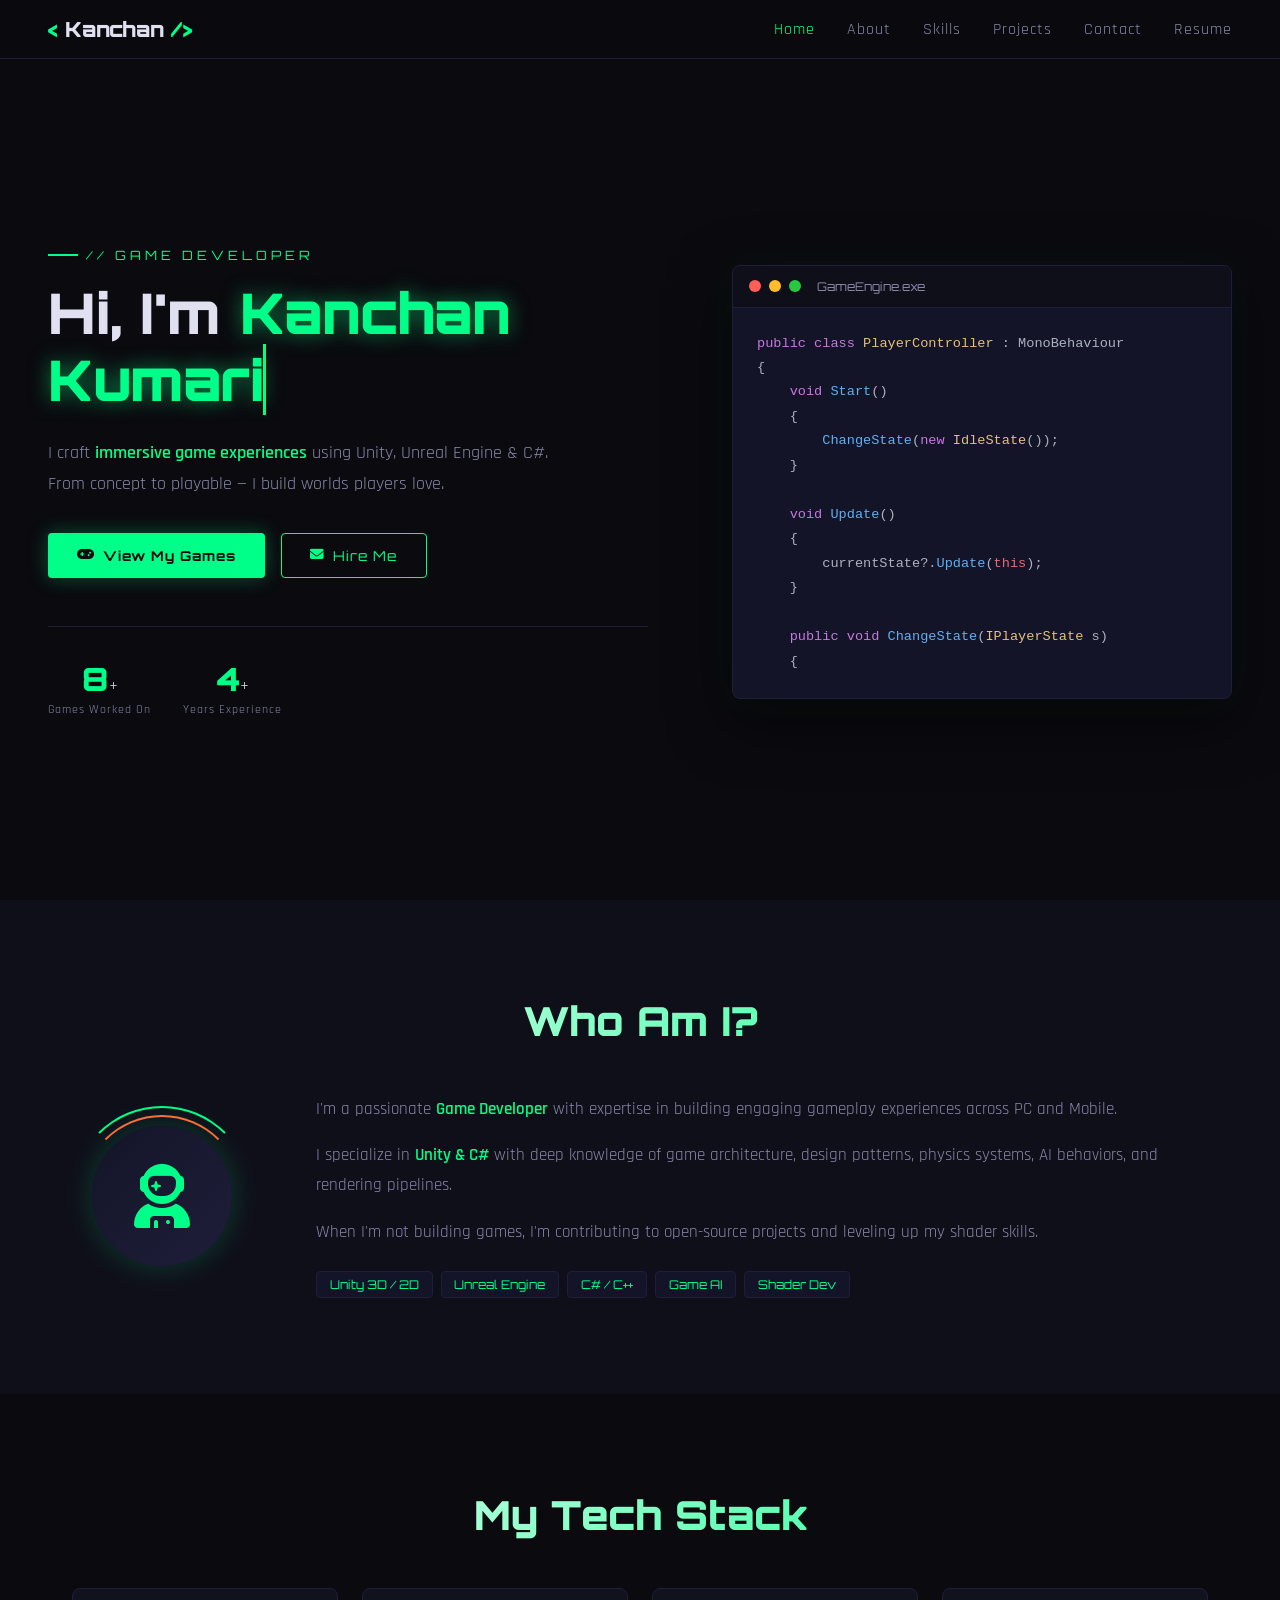
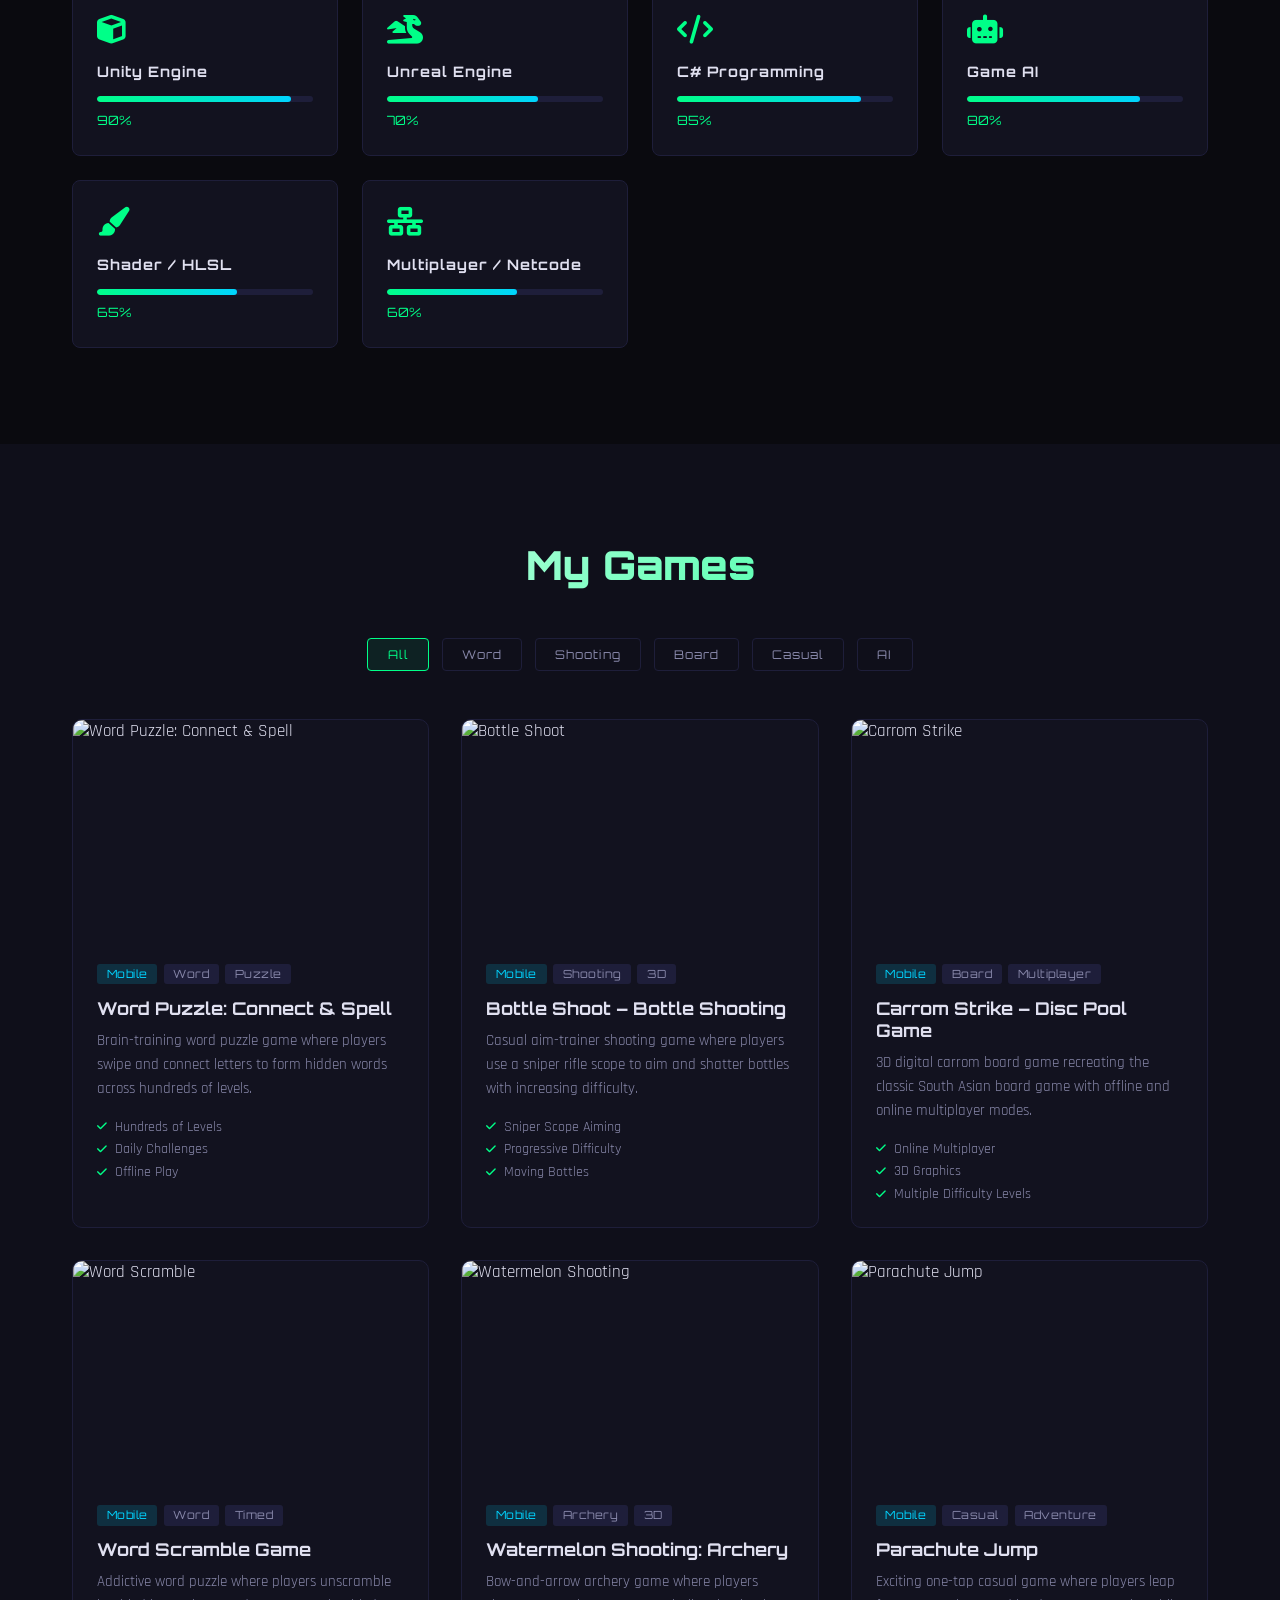
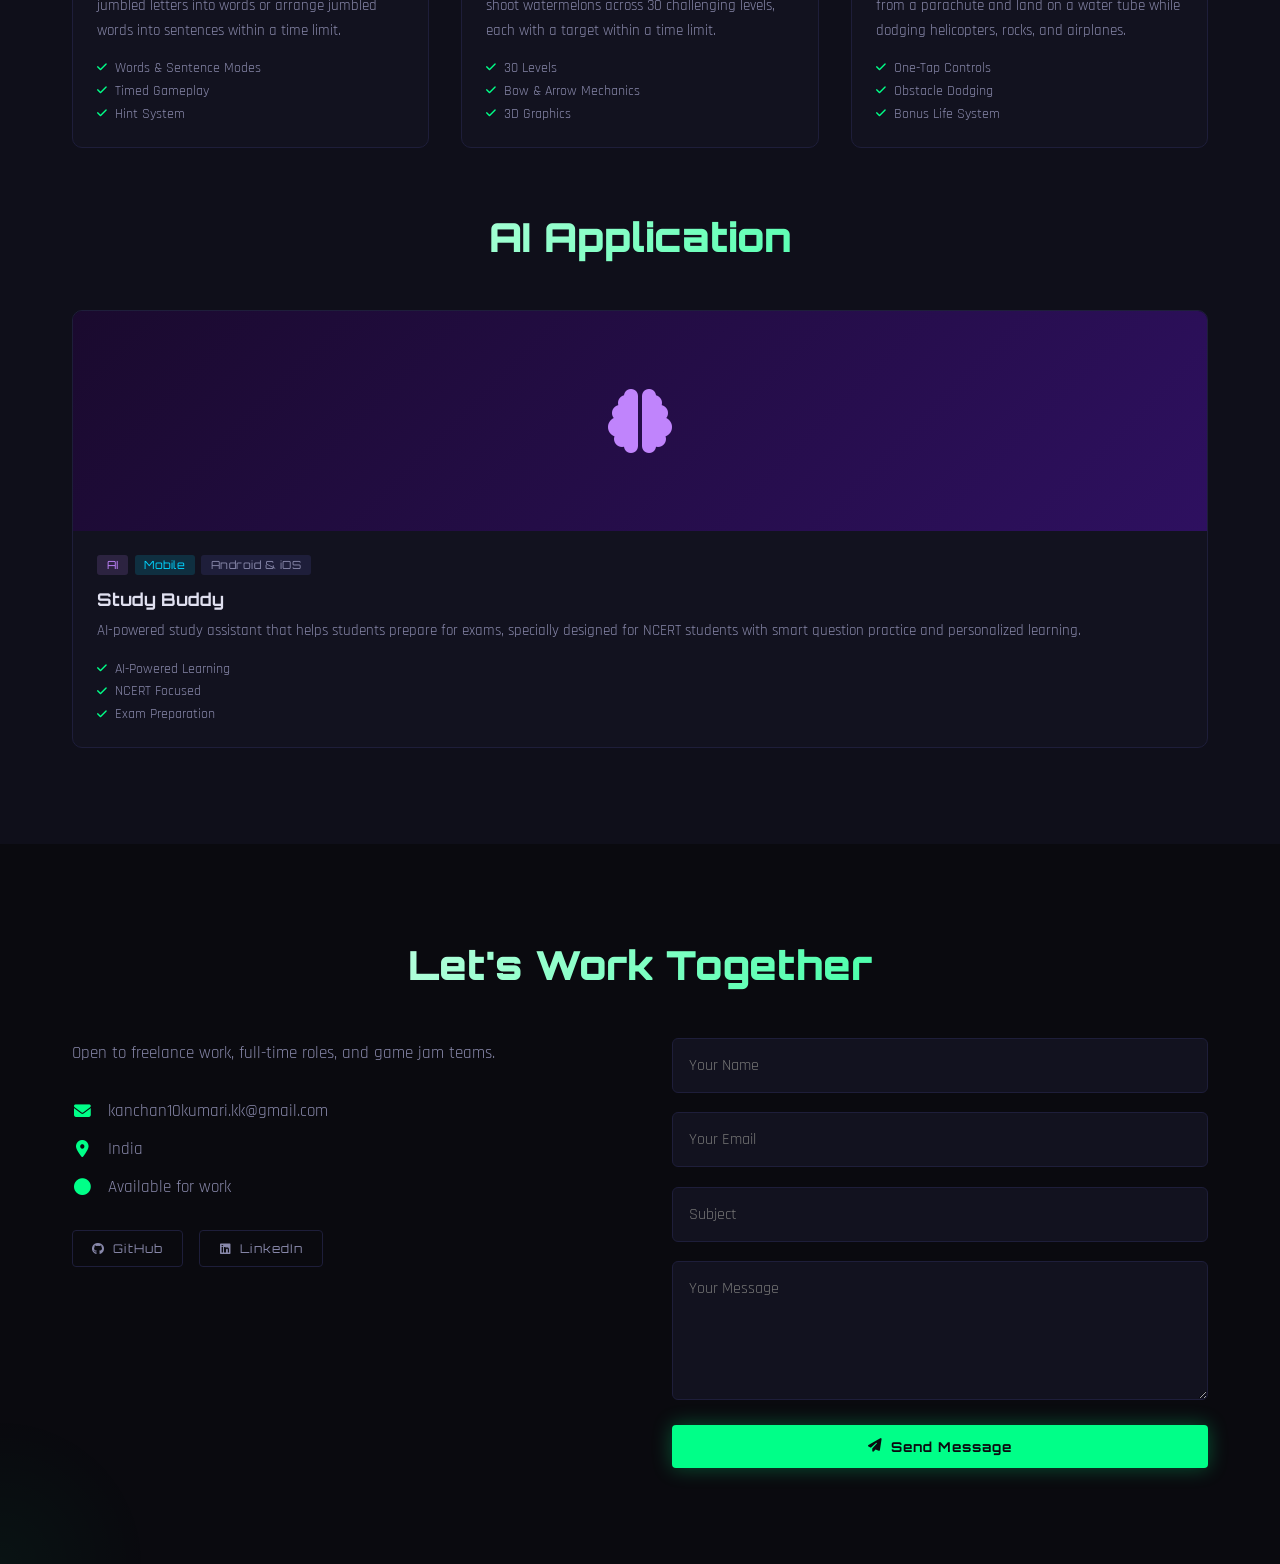
==== index.html @ 9894d96a "Add files via upload" ====
<!DOCTYPE html>
<html lang="en">

<head>
  <meta charset="UTF-8" />
  <meta name="viewport" content="width=device-width, initial-scale=1.0" />
  <title>Kanchan Kumari — Game Developer</title>
  <link rel="stylesheet" href="style.css" />
  <link
    href="https://fonts.googleapis.com/css2?family=Orbitron:wght@400;700;900&family=Rajdhani:wght@300;400;600&display=swap"
    rel="stylesheet" />
  <link rel="stylesheet" href="https://cdnjs.cloudflare.com/ajax/libs/font-awesome/6.4.0/css/all.min.css" />
</head>

<body>

  <div class="particles" id="particles"></div>

  <!-- NAV -->
  <nav class="navbar" id="navbar">
    <div class="nav-logo">
      <span class="logo-bracket">&lt;</span>
      <span class="logo-text">Kanchan</span>
      <span class="logo-bracket">/&gt;</span>
    </div>
    <ul class="nav-links">
      <li><a href="#home">Home</a></li>
      <li><a href="#about">About</a></li>
      <li><a href="#skills">Skills</a></li>
      <li><a href="#projects">Projects</a></li>
      <li><a href="#contact">Contact</a></li>
      <li><a href="resume.html">Resume</a></li>
    </ul>
    <div class="hamburger" id="hamburger">
      <span></span><span></span><span></span>
    </div>
  </nav>

  <!-- HERO -->
  <section class="hero" id="home">
    <div class="hero-content fade-up">
      <div class="hero-tag">// GAME DEVELOPER</div>
      <h1 class="hero-title">
        Hi, I'm <span class="highlight" id="typed-name"></span>
      </h1>
      <p class="hero-subtitle">
        I craft <span class="accent">immersive game experiences</span> using
        Unity, Unreal Engine &amp; C#.<br />
        From concept to playable — I build worlds players love.
      </p>
      <div class="hero-buttons">
        <a href="#projects" class="btn btn-primary"><i class="fas fa-gamepad"></i> View My Games</a>
        <a href="#contact" class="btn btn-outline"><i class="fas fa-envelope"></i> Hire Me</a>
      </div>
      <div class="hero-stats">
        <div class="stat">
          <span class="stat-number" data-target="10">0</span>+
          <span class="stat-label">Games Worked On</span>
        </div>
        <div class="stat">
          <span class="stat-number" data-target="5">0</span>+
          <span class="stat-label">Years Experience</span>
        </div>
      </div>
    </div>
    <div class="hero-visual fade-up">
      <div class="game-window">
        <div class="window-bar">
          <span class="dot red"></span>
          <span class="dot yellow"></span>
          <span class="dot green"></span>
          <span class="window-title">GameEngine.exe</span>
        </div>
        <div class="code-block">
          <pre id="code-animation"></pre>
        </div>
      </div>
    </div>
  </section>

  <!-- ABOUT -->
  <section class="about" id="about">
    <div class="container">
      <div class="section-header fade-up">
        <h2>Who Am I?</h2>
      </div>
      <div class="about-content fade-up">
        <div class="about-avatar">
          <div class="avatar-frame">
            <div class="avatar-icon"><i class="fas fa-user-astronaut"></i></div>
            <div class="avatar-ring"></div>
            <div class="avatar-ring ring2"></div>
          </div>
        </div>
        <div class="about-text">
          <p>I'm a passionate <span class="accent">Game Developer</span> with expertise in building engaging gameplay
            experiences across PC and Mobile.</p>
          <p>I specialize in <span class="accent">Unity &amp; C#</span> with deep knowledge of game architecture, design
            patterns, physics systems, AI behaviors, and rendering pipelines.</p>
          <p>When I'm not building games, I'm contributing to open-source projects and leveling up my shader skills.</p>
          <div class="about-tags">
            <span class="tag">Unity 3D / 2D</span>
            <span class="tag">Unreal Engine</span>
            <span class="tag">C# / C++</span>

            <span class="tag">Game AI</span>
            <span class="tag">Shader Dev</span>
          </div>
        </div>
      </div>
    </div>
  </section>

  <!-- SKILLS -->
  <section class="skills" id="skills">
    <div class="container">
      <div class="section-header fade-up">
        <h2>My Tech Stack</h2>
      </div>
      <div class="skills-grid">
        <div class="skill-card fade-up">
          <div class="skill-icon"><i class="fas fa-cube"></i></div>
          <h3>Unity Engine</h3>
          <div class="skill-bar">
            <div class="skill-fill" data-width="90"></div>
          </div>
          <span class="skill-percent">90%</span>
        </div>
        <div class="skill-card fade-up">
          <div class="skill-icon"><i class="fas fa-dragon"></i></div>
          <h3>Unreal Engine</h3>
          <div class="skill-bar">
            <div class="skill-fill" data-width="70"></div>
          </div>
          <span class="skill-percent">70%</span>
        </div>
        <div class="skill-card fade-up">
          <div class="skill-icon"><i class="fas fa-code"></i></div>
          <h3>C# Programming</h3>
          <div class="skill-bar">
            <div class="skill-fill" data-width="85"></div>
          </div>
          <span class="skill-percent">85%</span>
        </div>
        <div class="skill-card fade-up">
          <div class="skill-icon"><i class="fas fa-robot"></i></div>
          <h3>Game AI</h3>
          <div class="skill-bar">
            <div class="skill-fill" data-width="80"></div>
          </div>
          <span class="skill-percent">80%</span>
        </div>
        <div class="skill-card fade-up">
          <div class="skill-icon"><i class="fas fa-paint-brush"></i></div>
          <h3>Shader / HLSL</h3>
          <div class="skill-bar">
            <div class="skill-fill" data-width="65"></div>
          </div>
          <span class="skill-percent">65%</span>
        </div>
        <div class="skill-card fade-up">
          <div class="skill-icon"><i class="fas fa-network-wired"></i></div>
          <h3>Multiplayer / Netcode</h3>
          <div class="skill-bar">
            <div class="skill-fill" data-width="60"></div>
          </div>
          <span class="skill-percent">60%</span>
        </div>
      </div>
    </div>
  </section>

  <!-- PROJECTS -->
  <section class="projects" id="projects">
    <div class="container">
      <div class="section-header fade-up">
        <h2>My Games</h2>
      </div>
      <div class="filter-buttons fade-up">
        <button class="filter-btn active" data-filter="all">All</button>
        <button class="filter-btn" data-filter="word">Word</button>
        <button class="filter-btn" data-filter="shooting">Shooting</button>
        <button class="filter-btn" data-filter="board">Board</button>
        <button class="filter-btn" data-filter="casual">Casual</button>
        <button class="filter-btn" data-filter="ai">AI</button>
      </div>
      <div class="projects-grid">

        <div class="project-card fade-up" data-category="word">
          <div class="project-thumbnail">
            <img src="https://play-lh.googleusercontent.com/PxddD0Ca_SyykMFP9Wd-GdWnNqlj2plw9WPaZuOdrdn6auyx4_8EtCAJce7oUSwM_4I=w480-h960" alt="Word Puzzle: Connect & Spell" class="project-img-cover" />
            <div class="project-overlay">
              <a href="https://play.google.com/store/apps/details?id=com.wordpick.wordgame" target="_blank"
                class="project-link"><i class="fab fa-google-play"></i> Play Store</a>
            </div>
          </div>
          <div class="project-info">
            <div class="project-tags"><span class="ptag mobile">Mobile</span><span class="ptag">Word</span><span
                class="ptag">Puzzle</span></div>
            <h3>Word Puzzle: Connect &amp; Spell</h3>
            <p>Brain-training word puzzle game where players swipe and connect letters to form hidden words across
              hundreds of levels.</p>
            <div class="project-features">
              <span><i class="fas fa-check"></i> Hundreds of Levels</span>
              <span><i class="fas fa-check"></i> Daily Challenges</span>
              <span><i class="fas fa-check"></i> Offline Play</span>
            </div>
          </div>
        </div>

        <div class="project-card fade-up" data-category="shooting">
          <div class="project-thumbnail">
            <img src="https://play-lh.googleusercontent.com/iHAlro5SUa1ajgVSTaIR_AuKA4Nvg-z3YhjvSIvVuGnhI7w0cIp1QUHR-ijmsyHJAw=w480-h960" alt="Bottle Shoot" class="project-img-cover" />
            <div class="project-overlay">
              <a href="https://play.google.com/store/apps/details?id=com.newshootinggames.bottleshooting"
                target="_blank" class="project-link"><i class="fab fa-google-play"></i> Play Store</a>
            </div>
          </div>
          <div class="project-info">
            <div class="project-tags"><span class="ptag mobile">Mobile</span><span class="ptag">Shooting</span><span
                class="ptag">3D</span></div>
            <h3>Bottle Shoot – Bottle Shooting</h3>
            <p>Casual aim-trainer shooting game where players use a sniper rifle scope to aim and shatter bottles with
              increasing difficulty.</p>
            <div class="project-features">
              <span><i class="fas fa-check"></i> Sniper Scope Aiming</span>
              <span><i class="fas fa-check"></i> Progressive Difficulty</span>
              <span><i class="fas fa-check"></i> Moving Bottles</span>
            </div>
          </div>
        </div>

        <div class="project-card fade-up" data-category="board">
          <div class="project-thumbnail">
            <img src="https://play-lh.googleusercontent.com/Osj0tp9tME5PxTdoeSK-cpIqXloGHRGjrIrW0Nkg8eXAo_R5QPdIFB70NiZ_tIpXKA=w480-h960" alt="Carrom Strike" class="project-img-cover" />
            <div class="project-overlay">
              <a href="https://play.google.com/store/apps/details?id=com.carromboard.onlineboardgame" target="_blank"
                class="project-link"><i class="fab fa-google-play"></i> Play Store</a>
            </div>
          </div>
          <div class="project-info">
            <div class="project-tags"><span class="ptag mobile">Mobile</span><span class="ptag">Board</span><span
                class="ptag">Multiplayer</span></div>
            <h3>Carrom Strike – Disc Pool Game</h3>
            <p>3D digital carrom board game recreating the classic South Asian board game with offline and online
              multiplayer modes.</p>
            <div class="project-features">
              <span><i class="fas fa-check"></i> Online Multiplayer</span>
              <span><i class="fas fa-check"></i> 3D Graphics</span>
              <span><i class="fas fa-check"></i> Multiple Difficulty Levels</span>
            </div>
          </div>
        </div>

        <div class="project-card fade-up" data-category="word">
          <div class="project-thumbnail">
            <img src="https://play-lh.googleusercontent.com/e1bYBQhXEIK9U-tWvM3NgAhScnK1gow7z7szE4ev_Eb8TK_3bKmyhWDKqo_HwfP8xpQ42Y3iK6vrnEiSYy1BYw=w480-h960" alt="Word Scramble" class="project-img-cover" />
            <div class="project-overlay">
              <a href="https://play.google.com/store/apps/details?id=com.wordgames.scrambledwords" target="_blank"
                class="project-link"><i class="fab fa-google-play"></i> Play Store</a>
            </div>
          </div>
          <div class="project-info">
            <div class="project-tags"><span class="ptag mobile">Mobile</span><span class="ptag">Word</span><span
                class="ptag">Timed</span></div>
            <h3>Word Scramble Game</h3>
            <p>Addictive word puzzle where players unscramble jumbled letters into words or arrange jumbled words into
              sentences within a time limit.</p>
            <div class="project-features">
              <span><i class="fas fa-check"></i> Words &amp; Sentence Modes</span>
              <span><i class="fas fa-check"></i> Timed Gameplay</span>
              <span><i class="fas fa-check"></i> Hint System</span>
            </div>
          </div>
        </div>

        <div class="project-card fade-up" data-category="shooting">
          <div class="project-thumbnail">
            <img src="https://play-lh.googleusercontent.com/eLax4Rrb7OsEAsAgGv2N8wh3WfSqyUyYGhu-viZHrfNOP3-T-xS3xu9vzANokKMMVEM=w480-h960" alt="Watermelon Shooting" class="project-img-cover" />
            <div class="project-overlay">
              <a href="https://play.google.com/store/apps/details?id=com.shootinggames.watermelonshooter"
                target="_blank" class="project-link"><i class="fab fa-google-play"></i> Play Store</a>
            </div>
          </div>
          <div class="project-info">
            <div class="project-tags"><span class="ptag mobile">Mobile</span><span class="ptag">Archery</span><span
                class="ptag">3D</span></div>
            <h3>Watermelon Shooting: Archery</h3>
            <p>Bow-and-arrow archery game where players shoot watermelons across 30 challenging levels, each with a
              target within a time limit.</p>
            <div class="project-features">
              <span><i class="fas fa-check"></i> 30 Levels</span>
              <span><i class="fas fa-check"></i> Bow &amp; Arrow Mechanics</span>
              <span><i class="fas fa-check"></i> 3D Graphics</span>
            </div>
          </div>
        </div>

        <div class="project-card fade-up" data-category="casual">
          <div class="project-thumbnail">
            <img src="https://play-lh.googleusercontent.com/dyId4iB4l6WLRJ3REaxdj3gKBjKuzC57BbAVPzrEPtErSTa1qfOpsjWVlssq8Bjdt-4=w480-h960" alt="Parachute Jump" class="project-img-cover" />
            <div class="project-overlay">
              <a href="https://play.google.com/store/apps/details?id=com.funnygames.parachutejump" target="_blank"
                class="project-link"><i class="fab fa-google-play"></i> Play Store</a>
            </div>
          </div>
          <div class="project-info">
            <div class="project-tags"><span class="ptag mobile">Mobile</span><span class="ptag">Casual</span><span
                class="ptag">Adventure</span></div>
            <h3>Parachute Jump</h3>
            <p>Exciting one-tap casual game where players leap from a parachute and land on a water tube while dodging
              helicopters, rocks, and airplanes.</p>
            <div class="project-features">
              <span><i class="fas fa-check"></i> One-Tap Controls</span>
              <span><i class="fas fa-check"></i> Obstacle Dodging</span>
              <span><i class="fas fa-check"></i> Bonus Life System</span>
            </div>
          </div>
        </div>

      </div>

      <!-- AI SECTION -->
      <div class="section-header fade-up" style="margin-top:4rem;">
        <h2>AI Application</h2>
      </div>
      <div class="projects-grid">

        <div class="project-card fade-up" data-category="ai">
          <div class="project-thumbnail">
            <div class="project-placeholder" style="background:linear-gradient(135deg,#1a0a2e,#2e1060)">
              <i class="fas fa-brain" style="color:#c084fc"></i>
            </div>
            <div class="project-overlay">
              <a href="#" class="project-link"><i class="fab fa-google-play"></i> Play Store</a>
              <a href="#" class="project-link"><i class="fab fa-apple"></i> App Store</a>
            </div>
          </div>
          <div class="project-info">
            <div class="project-tags">
              <span class="ptag" style="background:rgba(192,132,252,0.15);color:#c084fc">AI</span>
              <span class="ptag mobile">Mobile</span>
              <span class="ptag">Android &amp; iOS</span>
            </div>
            <h3>Study Buddy</h3>
            <p>AI-powered study assistant that helps students prepare for exams, specially designed for NCERT students with smart question practice and personalized learning.</p>
            <div class="project-features">
              <span><i class="fas fa-check"></i> AI-Powered Learning</span>
              <span><i class="fas fa-check"></i> NCERT Focused</span>
              <span><i class="fas fa-check"></i> Exam Preparation</span>
            </div>
          </div>
        </div>

      </div>
    </div>
  </section>

  <!-- CONTACT -->
  <section class="contact" id="contact">
    <div class="container">
      <div class="section-header fade-up">
        <h2>Let's Work Together</h2>
      </div>
      <div class="contact-content fade-up">
        <div class="contact-info">
          <p class="contact-desc">Open to freelance work, full-time roles, and game jam teams.</p>
          <div class="contact-items">
            <div class="contact-item"><i class="fas fa-envelope"></i><span>kanchan10kumari.kk@gmail.com</span></div>
            <div class="contact-item"><i class="fas fa-map-marker-alt"></i><span>India</span></div>
            <div class="contact-item"><i class="fas fa-circle status-online"></i><span>Available for work</span></div>
          </div>
          <div class="social-links">
            <a href="#" class="social-btn github"><i class="fab fa-github"></i> GitHub</a>
            <a href="https://www.linkedin.com/in/kanchan-kumari-9a4548170" target="_blank" class="social-btn linkedin"><i class="fab fa-linkedin"></i> LinkedIn</a>
          </div>
        </div>
        <form class="contact-form" id="contactForm">
          <div class="form-group"><input type="text" placeholder="Your Name" required /></div>
          <div class="form-group"><input type="email" placeholder="Your Email" required /></div>
          <div class="form-group"><input type="text" placeholder="Subject" required /></div>
          <div class="form-group"><textarea rows="5" placeholder="Your Message" required></textarea></div>
          <button type="submit" class="btn btn-primary full-width">
            <i class="fas fa-paper-plane"></i> Send Message
          </button>
        </form>
      </div>
    </div>
  </section>


  <script src="script.js"></script>
</body>

</html>
---- style.css ----
/* ===== RESET & BASE ===== */
*, *::before, *::after { margin: 0; padding: 0; box-sizing: border-box; }

:root {
  --bg:        #0a0a0f;
  --bg2:       #0f0f1a;
  --bg3:       #141428;
  --card:      #12121f;
  --border:    #1e1e3a;
  --accent:    #00ff88;
  --accent2:   #ff6b35;
  --purple:    #7c3aed;
  --cyan:      #00d4ff;
  --text:      #e0e0f0;
  --text-dim:  #8888aa;
  --font-head: 'Orbitron', monospace;
  --font-body: 'Rajdhani', sans-serif;
}

html { scroll-behavior: smooth; }

body {
  background: var(--bg);
  color: var(--text);
  font-family: var(--font-body);
  font-size: 1.05rem;
  overflow-x: hidden;
}

::-webkit-scrollbar { width: 6px; }
::-webkit-scrollbar-track { background: var(--bg); }
::-webkit-scrollbar-thumb { background: var(--accent); border-radius: 3px; }

/* ===== PARTICLES ===== */
.particles {
  position: fixed; top: 0; left: 0;
  width: 100%; height: 100%;
  pointer-events: none; z-index: 0; overflow: hidden;
}
.particle {
  position: absolute; width: 2px; height: 2px;
  background: var(--accent); border-radius: 50%;
  animation: float linear infinite; opacity: 0;
}
@keyframes float {
  0%   { transform: translateY(100vh); opacity: 0; }
  10%  { opacity: 0.6; }
  90%  { opacity: 0.3; }
  100% { transform: translateY(-10vh) translateX(50px); opacity: 0; }
}

/* ===== NAVBAR ===== */
.navbar {
  position: fixed; top: 0; left: 0; right: 0;
  display: flex; align-items: center; justify-content: space-between;
  padding: 1rem 3rem;
  background: rgba(10,10,15,0.85);
  backdrop-filter: blur(12px);
  border-bottom: 1px solid var(--border);
  z-index: 1000;
  transition: all 0.3s;
}
.navbar.scrolled { padding: 0.7rem 3rem; box-shadow: 0 4px 30px rgba(0,255,136,0.1); }

.nav-logo { font-family: var(--font-head); font-size: 1.3rem; font-weight: 900; }
.logo-bracket { color: var(--accent); }
.logo-text    { color: var(--text); }

.nav-links { display: flex; gap: 2rem; list-style: none; }
.nav-links a {
  color: var(--text-dim); text-decoration: none;
  font-family: var(--font-body); font-size: 1rem; letter-spacing: 1px;
  transition: color 0.3s; position: relative;
}
.nav-links a::after {
  content: ''; position: absolute; bottom: -4px; left: 0;
  width: 0; height: 2px; background: var(--accent); transition: width 0.3s;
}
.nav-links a:hover { color: var(--accent); }
.nav-links a:hover::after { width: 100%; }

.hamburger { display: none; flex-direction: column; gap: 5px; cursor: pointer; }
.hamburger span { width: 25px; height: 2px; background: var(--accent); transition: all 0.3s; }

/* ===== CONTAINER ===== */
.container { max-width: 1200px; margin: 0 auto; padding: 0 2rem; }

/* ===== SECTION HEADERS ===== */
.section-header { text-align: center; margin-bottom: 3rem; }
.section-tag {
  color: var(--accent); font-family: var(--font-head);
  font-size: 0.8rem; letter-spacing: 3px; display: block; margin-bottom: 0.5rem;
}
.section-header h2 {
  font-family: var(--font-head); font-size: 2.5rem; font-weight: 900;
  background: linear-gradient(135deg, #fff 0%, var(--accent) 100%);
  -webkit-background-clip: text; -webkit-text-fill-color: transparent; background-clip: text;
}

/* ===== FADE UP ===== */
.fade-up {
  opacity: 0; transform: translateY(30px);
  transition: opacity 0.6s ease, transform 0.6s ease;
}
.fade-up.visible { opacity: 1; transform: translateY(0); }

/* ===== HERO ===== */
.hero {
  min-height: 100vh;
  display: flex; align-items: center; justify-content: space-between;
  padding: 8rem 3rem 4rem; position: relative; z-index: 1; gap: 3rem;
}
.hero-content { flex: 1; max-width: 600px; }

.hero-tag {
  color: var(--accent); font-family: var(--font-head);
  font-size: 0.8rem; letter-spacing: 4px; margin-bottom: 1rem;
  display: flex; align-items: center; gap: 0.5rem;
}
.hero-tag::before { content: ''; width: 30px; height: 2px; background: var(--accent); }

.hero-title {
  font-family: var(--font-head); font-size: clamp(2rem, 5vw, 3.5rem);
  font-weight: 900; line-height: 1.2; margin-bottom: 1.5rem;
}
.highlight { color: var(--accent); text-shadow: 0 0 20px rgba(0,255,136,0.5); }

.hero-subtitle { color: var(--text-dim); font-size: 1.1rem; line-height: 1.8; margin-bottom: 2rem; }
.accent { color: var(--accent); font-weight: 600; }

.hero-buttons { display: flex; gap: 1rem; flex-wrap: wrap; margin-bottom: 3rem; }

.btn {
  display: inline-flex; align-items: center; gap: 0.5rem;
  padding: 0.8rem 1.8rem; border-radius: 4px;
  font-family: var(--font-head); font-size: 0.85rem; letter-spacing: 1px;
  text-decoration: none; cursor: pointer; border: none; transition: all 0.3s;
}
.btn-primary {
  background: var(--accent); color: var(--bg); font-weight: 700;
  box-shadow: 0 0 20px rgba(0,255,136,0.3);
}
.btn-primary:hover { background: #00cc6a; box-shadow: 0 0 35px rgba(0,255,136,0.6); transform: translateY(-2px); }
.btn-outline {
  background: transparent; color: var(--accent); border: 1px solid var(--accent);
}
.btn-outline:hover { background: rgba(0,255,136,0.1); transform: translateY(-2px); }
.full-width { width: 100%; justify-content: center; }

.hero-stats { display: flex; gap: 2rem; padding-top: 2rem; border-top: 1px solid var(--border); }
.stat { text-align: center; }
.stat-number { font-family: var(--font-head); font-size: 2rem; font-weight: 900; color: var(--accent); }
.stat-label { display: block; font-size: 0.75rem; color: var(--text-dim); letter-spacing: 1px; margin-top: 0.2rem; }

/* ===== GAME WINDOW ===== */
.hero-visual { flex: 1; max-width: 500px; }
.game-window {
  background: var(--bg3); border: 1px solid var(--border); border-radius: 8px; overflow: hidden;
  box-shadow: 0 20px 60px rgba(0,0,0,0.5), 0 0 40px rgba(0,255,136,0.05);
}
.window-bar {
  display: flex; align-items: center; gap: 0.5rem;
  padding: 0.8rem 1rem; background: var(--bg2); border-bottom: 1px solid var(--border);
}
.dot { width: 12px; height: 12px; border-radius: 50%; }
.dot.red    { background: #ff5f57; }
.dot.yellow { background: #ffbd2e; }
.dot.green  { background: #28c940; }
.window-title { margin-left: 0.5rem; font-family: var(--font-head); font-size: 0.75rem; color: var(--text-dim); }
.code-block { padding: 1.5rem; min-height: 300px; }
.code-block pre { font-family: 'Courier New', monospace; font-size: 0.85rem; line-height: 1.8; color: #abb2bf; white-space: pre-wrap; }

/* ===== ABOUT ===== */
.about { padding: 6rem 0; background: var(--bg2); position: relative; z-index: 1; }
.about-content { display: flex; gap: 4rem; align-items: center; }
.about-avatar { flex-shrink: 0; }
.avatar-frame {
  width: 180px; height: 180px; position: relative;
  display: flex; align-items: center; justify-content: center;
}
.avatar-icon {
  width: 140px; height: 140px;
  background: linear-gradient(135deg, var(--bg3), var(--border));
  border-radius: 50%; display: flex; align-items: center; justify-content: center;
  font-size: 4rem; color: var(--accent); z-index: 2; position: relative;
  box-shadow: 0 0 30px rgba(0,255,136,0.2);
}
.avatar-ring {
  position: absolute; width: 100%; height: 100%; border-radius: 50%;
  border: 2px solid transparent; border-top-color: var(--accent);
  animation: spin 3s linear infinite;
}
.ring2 { width: 90%; height: 90%; border-top-color: var(--accent2); animation-duration: 2s; animation-direction: reverse; }
@keyframes spin { to { transform: rotate(360deg); } }

.about-text p { color: var(--text-dim); line-height: 1.8; margin-bottom: 1rem; font-size: 1.05rem; }
.about-tags { display: flex; flex-wrap: wrap; gap: 0.5rem; margin-top: 1.5rem; }
.tag {
  background: var(--bg3); border: 1px solid var(--border); color: var(--accent);
  padding: 0.3rem 0.8rem; border-radius: 4px; font-family: var(--font-head); font-size: 0.75rem; transition: all 0.3s;
}
.tag:hover { border-color: var(--accent); background: rgba(0,255,136,0.1); }

/* ===== SKILLS ===== */
.skills { padding: 6rem 0; position: relative; z-index: 1; }
.skills-grid { display: grid; grid-template-columns: repeat(auto-fit, minmax(260px, 1fr)); gap: 1.5rem; }
.skill-card {
  background: var(--card); border: 1px solid var(--border); border-radius: 8px;
  padding: 1.5rem; transition: all 0.3s; position: relative; overflow: hidden;
}
.skill-card::before {
  content: ''; position: absolute; top: 0; left: 0;
  width: 3px; height: 0; background: var(--accent); transition: height 0.4s;
}
.skill-card:hover { border-color: var(--accent); transform: translateY(-4px); }
.skill-card:hover::before { height: 100%; }
.skill-icon { font-size: 1.8rem; color: var(--accent); margin-bottom: 0.8rem; }
.skill-card h3 { font-family: var(--font-head); font-size: 0.9rem; margin-bottom: 1rem; letter-spacing: 1px; }
.skill-bar { height: 6px; background: var(--border); border-radius: 3px; overflow: hidden; margin-bottom: 0.4rem; }
.skill-fill {
  height: 100%; background: linear-gradient(90deg, var(--accent), var(--cyan));
  border-radius: 3px; width: 0; transition: width 1.5s ease;
}
.skill-percent { font-size: 0.8rem; color: var(--accent); font-family: var(--font-head); }

/* ===== PROJECTS ===== */
.projects { padding: 6rem 0; background: var(--bg2); position: relative; z-index: 1; }
.filter-buttons { display: flex; gap: 0.8rem; flex-wrap: wrap; justify-content: center; margin-bottom: 3rem; }
.filter-btn {
  background: transparent; border: 1px solid var(--border); color: var(--text-dim);
  padding: 0.5rem 1.2rem; border-radius: 4px; cursor: pointer;
  font-family: var(--font-head); font-size: 0.75rem; letter-spacing: 1px; transition: all 0.3s;
}
.filter-btn.active, .filter-btn:hover { border-color: var(--accent); color: var(--accent); background: rgba(0,255,136,0.08); }

.projects-grid { display: grid; grid-template-columns: repeat(auto-fit, minmax(340px, 1fr)); gap: 2rem; }
.project-card {
  background: var(--card); border: 1px solid var(--border); border-radius: 10px;
  overflow: hidden; transition: all 0.3s;
}
.project-card:hover { border-color: var(--accent); transform: translateY(-6px); box-shadow: 0 20px 40px rgba(0,0,0,0.4); }
.project-card.hidden { display: none; }

.project-thumbnail { position: relative; height: 220px; overflow: hidden; }
.project-img-cover { width: 100%; height: 100%; object-fit: cover; display: block; }
.project-placeholder {
  width: 100%; height: 100%;
  background: linear-gradient(135deg, #1a1a2e 0%, #16213e 100%);
  display: flex; align-items: center; justify-content: center; font-size: 4rem; color: var(--accent);
}
.project-placeholder.purple { background: linear-gradient(135deg, #1a0a2e, #2e1060); color: #c084fc; }
.project-placeholder.cyan   { background: linear-gradient(135deg, #001a2e, #003060); color: var(--cyan); }
.project-placeholder.orange { background: linear-gradient(135deg, #2e1000, #5c2000); color: var(--accent2); }
.project-placeholder.green  { background: linear-gradient(135deg, #001a10, #003020); color: #4ade80; }
.project-placeholder.pink   { background: linear-gradient(135deg, #2e001a, #600040); color: #f472b6; }

.project-overlay {
  position: absolute; top: 0; left: 0; width: 100%; height: 100%;
  background: rgba(0,0,0,0.85); display: flex; align-items: center; justify-content: center;
  gap: 1rem; opacity: 0; transition: opacity 0.3s;
}
.project-card:hover .project-overlay { opacity: 1; }
.project-link {
  display: inline-flex; align-items: center; gap: 0.4rem; color: var(--accent);
  border: 1px solid var(--accent); padding: 0.5rem 1rem; border-radius: 4px;
  text-decoration: none; font-family: var(--font-head); font-size: 0.75rem; transition: all 0.3s;
}
.project-link:hover { background: var(--accent); color: var(--bg); }

.project-info { padding: 1.5rem; }
.project-tags { display: flex; gap: 0.4rem; flex-wrap: wrap; margin-bottom: 0.8rem; }
.ptag { font-size: 0.7rem; padding: 0.2rem 0.6rem; border-radius: 3px; font-family: var(--font-head); letter-spacing: 0.5px; background: var(--border); color: var(--text-dim); }
.ptag.unity   { background: rgba(0,255,136,0.15); color: var(--accent); }
.ptag.unreal  { background: rgba(255,107,53,0.15); color: var(--accent2); }
.ptag.mobile  { background: rgba(0,212,255,0.15);  color: var(--cyan); }
.ptag.vr      { background: rgba(124,58,237,0.15); color: #c084fc; }

.project-info h3 { font-family: var(--font-head); font-size: 1.1rem; margin-bottom: 0.6rem; }
.project-info p  { color: var(--text-dim); font-size: 0.95rem; line-height: 1.6; margin-bottom: 1rem; }
.project-features { display: flex; flex-direction: column; gap: 0.3rem; }
.project-features span { font-size: 0.85rem; color: var(--text-dim); display: flex; align-items: center; gap: 0.5rem; }
.project-features i { color: var(--accent); font-size: 0.7rem; }

/* ===== CONTACT ===== */
.contact { padding: 6rem 0; position: relative; z-index: 1; }
.contact-content { display: grid; grid-template-columns: 1fr 1fr; gap: 4rem; }
.contact-desc { color: var(--text-dim); line-height: 1.8; margin-bottom: 2rem; font-size: 1.05rem; }
.contact-items { display: flex; flex-direction: column; gap: 1rem; margin-bottom: 2rem; }
.contact-item { display: flex; align-items: center; gap: 1rem; color: var(--text-dim); }
.contact-item i { color: var(--accent); width: 20px; text-align: center; }
.status-online { color: #00ff88; animation: pulse 2s ease-in-out infinite; }
@keyframes pulse { 0%,100%{opacity:1} 50%{opacity:0.4} }
.social-links { display: flex; gap: 1rem; flex-wrap: wrap; }
.social-btn {
  display: inline-flex; align-items: center; gap: 0.5rem;
  padding: 0.6rem 1.2rem; border-radius: 4px; text-decoration: none;
  font-family: var(--font-head); font-size: 0.75rem; letter-spacing: 1px;
  border: 1px solid var(--border); color: var(--text-dim); transition: all 0.3s;
}
.social-btn:hover { transform: translateY(-2px); }
.social-btn.github:hover   { border-color: #fff; color: #fff; }
.social-btn.linkedin:hover { border-color: #0077b5; color: #0077b5; }

/* ===== FORM ===== */
.contact-form { display: flex; flex-direction: column; gap: 1.2rem; }
.form-group input, .form-group textarea {
  width: 100%; background: var(--card); border: 1px solid var(--border);
  border-radius: 6px; padding: 1rem; color: var(--text);
  font-family: var(--font-body); font-size: 1rem; outline: none;
  transition: border-color 0.3s; resize: vertical;
}
.form-group input:focus, .form-group textarea:focus { border-color: var(--accent); }

/* ===== FOOTER ===== */
.footer { background: var(--bg2); border-top: 1px solid var(--border); padding: 2.5rem; text-align: center; position: relative; z-index: 1; }
.footer-content { display: flex; flex-direction: column; align-items: center; gap: 0.5rem; }
.footer-logo { font-family: var(--font-head); font-size: 1.2rem; margin-bottom: 0.5rem; }
.footer p { color: var(--text-dim); font-size: 0.9rem; }
.footer-copy { font-size: 0.8rem; margin-top: 0.3rem; }

/* ===== RESPONSIVE ===== */
@media (max-width: 900px) {
  .hero { flex-direction: column; padding: 7rem 2rem 3rem; text-align: center; }
  .hero-tag { justify-content: center; }
  .hero-buttons, .hero-stats { justify-content: center; }
  .hero-visual { width: 100%; max-width: 100%; }
  .about-content { flex-direction: column; text-align: center; }
  .contact-content { grid-template-columns: 1fr; }
  .navbar { padding: 1rem 1.5rem; }
  .nav-links { display: none; flex-direction: column; position: absolute; top: 100%; left: 0; right: 0; background: var(--bg2); padding: 1rem 2rem; gap: 1rem; border-bottom: 1px solid var(--border); }
  .nav-links.open { display: flex; }
  .hamburger { display: flex; }
}
@media (max-width: 600px) {
  .projects-grid { grid-template-columns: 1fr; }
  .skills-grid { grid-template-columns: 1fr 1fr; }
  .section-header h2 { font-size: 1.8rem; }
}
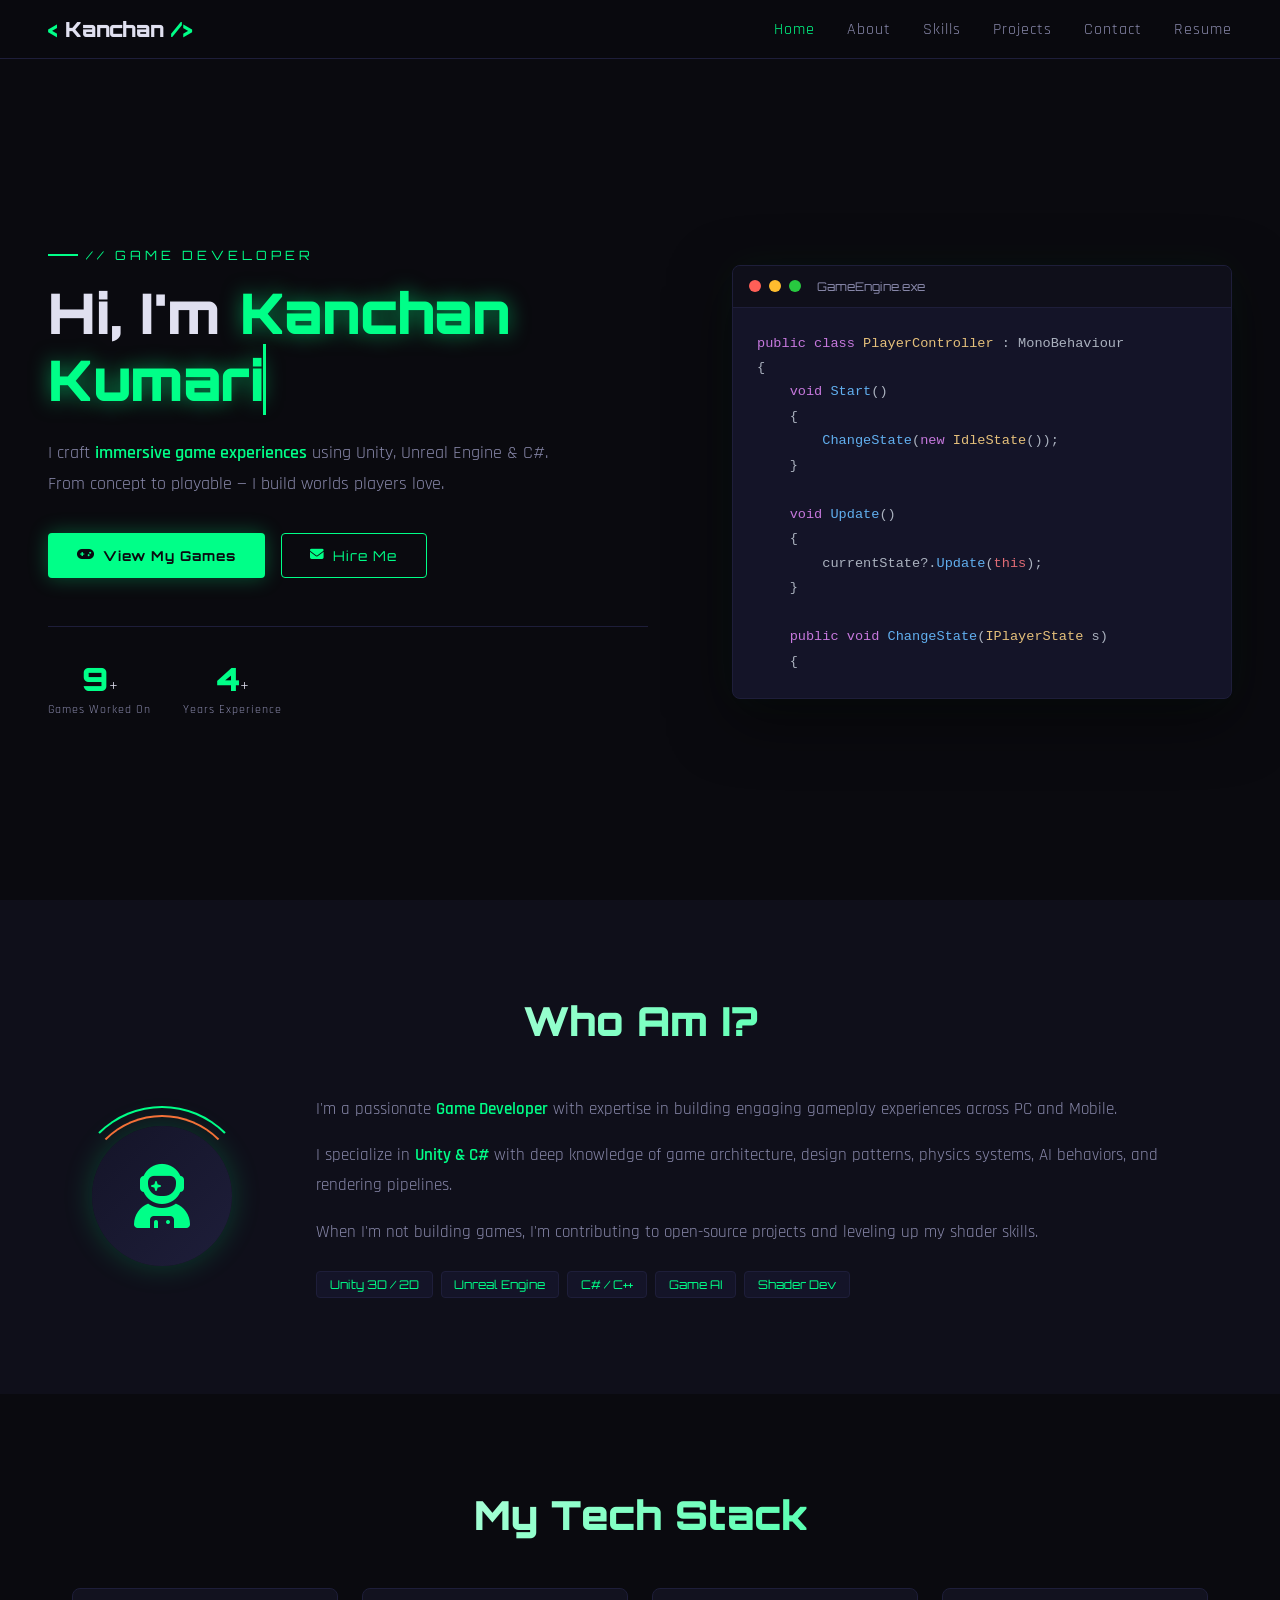
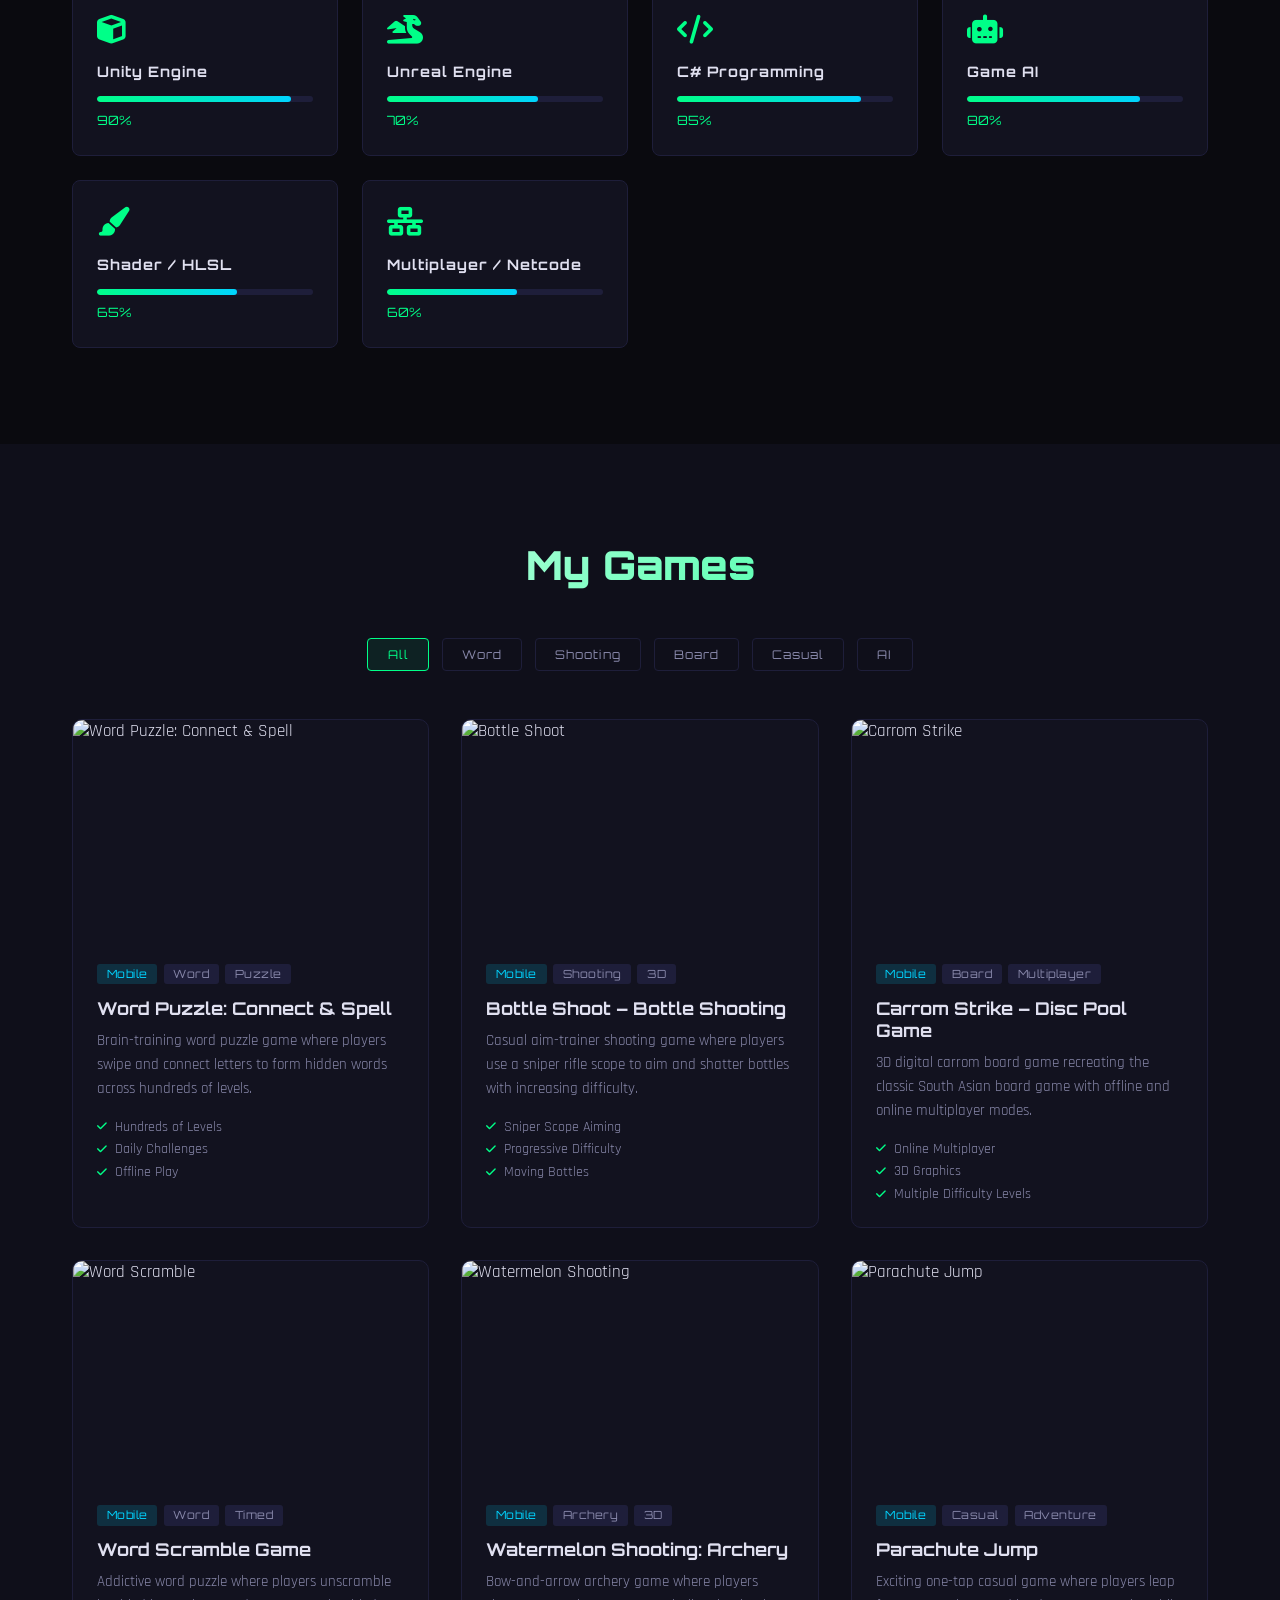
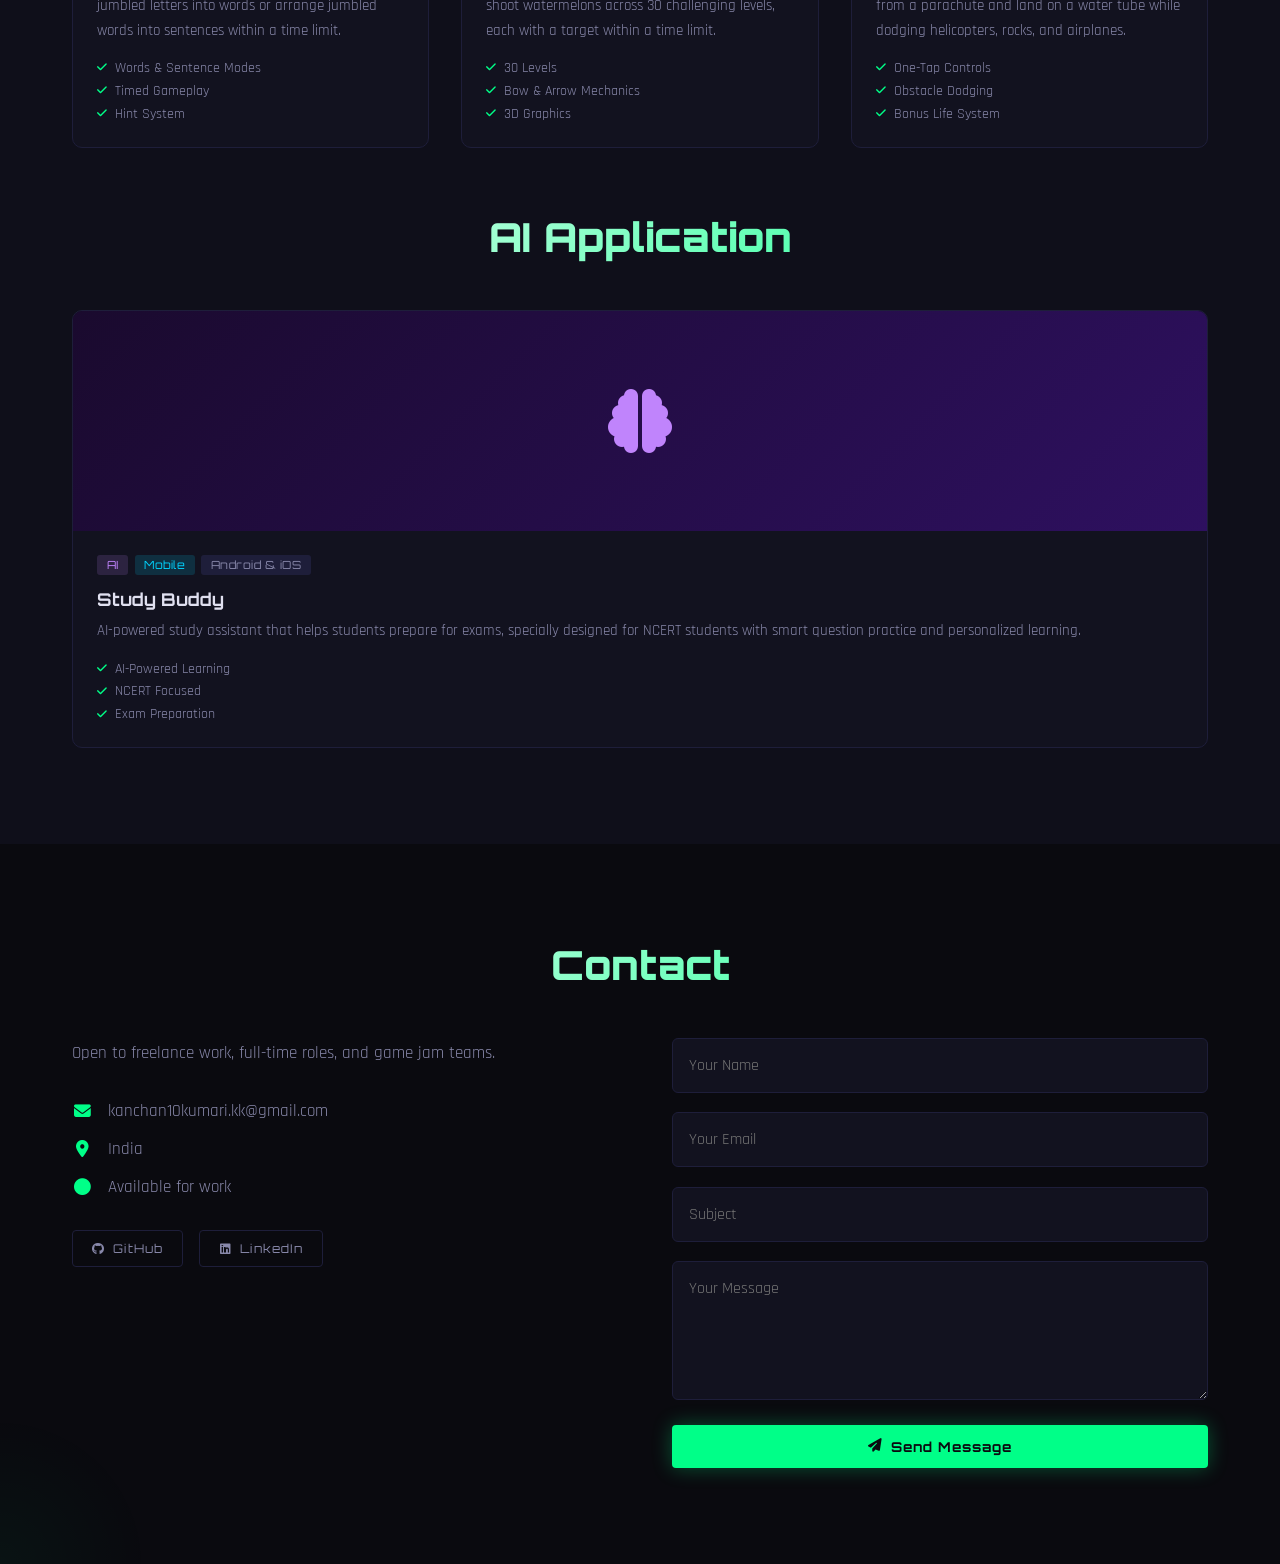
==== commit bd0323e6: "Add files via upload" ====
--- a/index.html
+++ b/index.html
@@ -360,7 +360,7 @@
   <section class="contact" id="contact">
     <div class="container">
       <div class="section-header fade-up">
-        <h2>Let's Work Together</h2>
+        <h2>Contact</h2>
       </div>
       <div class="contact-content fade-up">
         <div class="contact-info">
@@ -371,15 +371,15 @@
             <div class="contact-item"><i class="fas fa-circle status-online"></i><span>Available for work</span></div>
           </div>
           <div class="social-links">
-            <a href="#" class="social-btn github"><i class="fab fa-github"></i> GitHub</a>
+            <a href="https://github.com/kanchan413" target="_blank" class="social-btn github"><i class="fab fa-github"></i> GitHub</a>
             <a href="https://www.linkedin.com/in/kanchan-kumari-9a4548170" target="_blank" class="social-btn linkedin"><i class="fab fa-linkedin"></i> LinkedIn</a>
           </div>
         </div>
-        <form class="contact-form" id="contactForm">
-          <div class="form-group"><input type="text" placeholder="Your Name" required /></div>
-          <div class="form-group"><input type="email" placeholder="Your Email" required /></div>
-          <div class="form-group"><input type="text" placeholder="Subject" required /></div>
-          <div class="form-group"><textarea rows="5" placeholder="Your Message" required></textarea></div>
+        <form class="contact-form" id="contactForm" action="https://formspree.io/f/mpqedjzl" method="POST">
+          <div class="form-group"><input type="text" name="name" placeholder="Your Name" required /></div>
+          <div class="form-group"><input type="email" name="email" placeholder="Your Email" required /></div>
+          <div class="form-group"><input type="text" name="subject" placeholder="Subject" required /></div>
+          <div class="form-group"><textarea rows="5" name="message" placeholder="Your Message" required></textarea></div>
           <button type="submit" class="btn btn-primary full-width">
             <i class="fas fa-paper-plane"></i> Send Message
           </button>
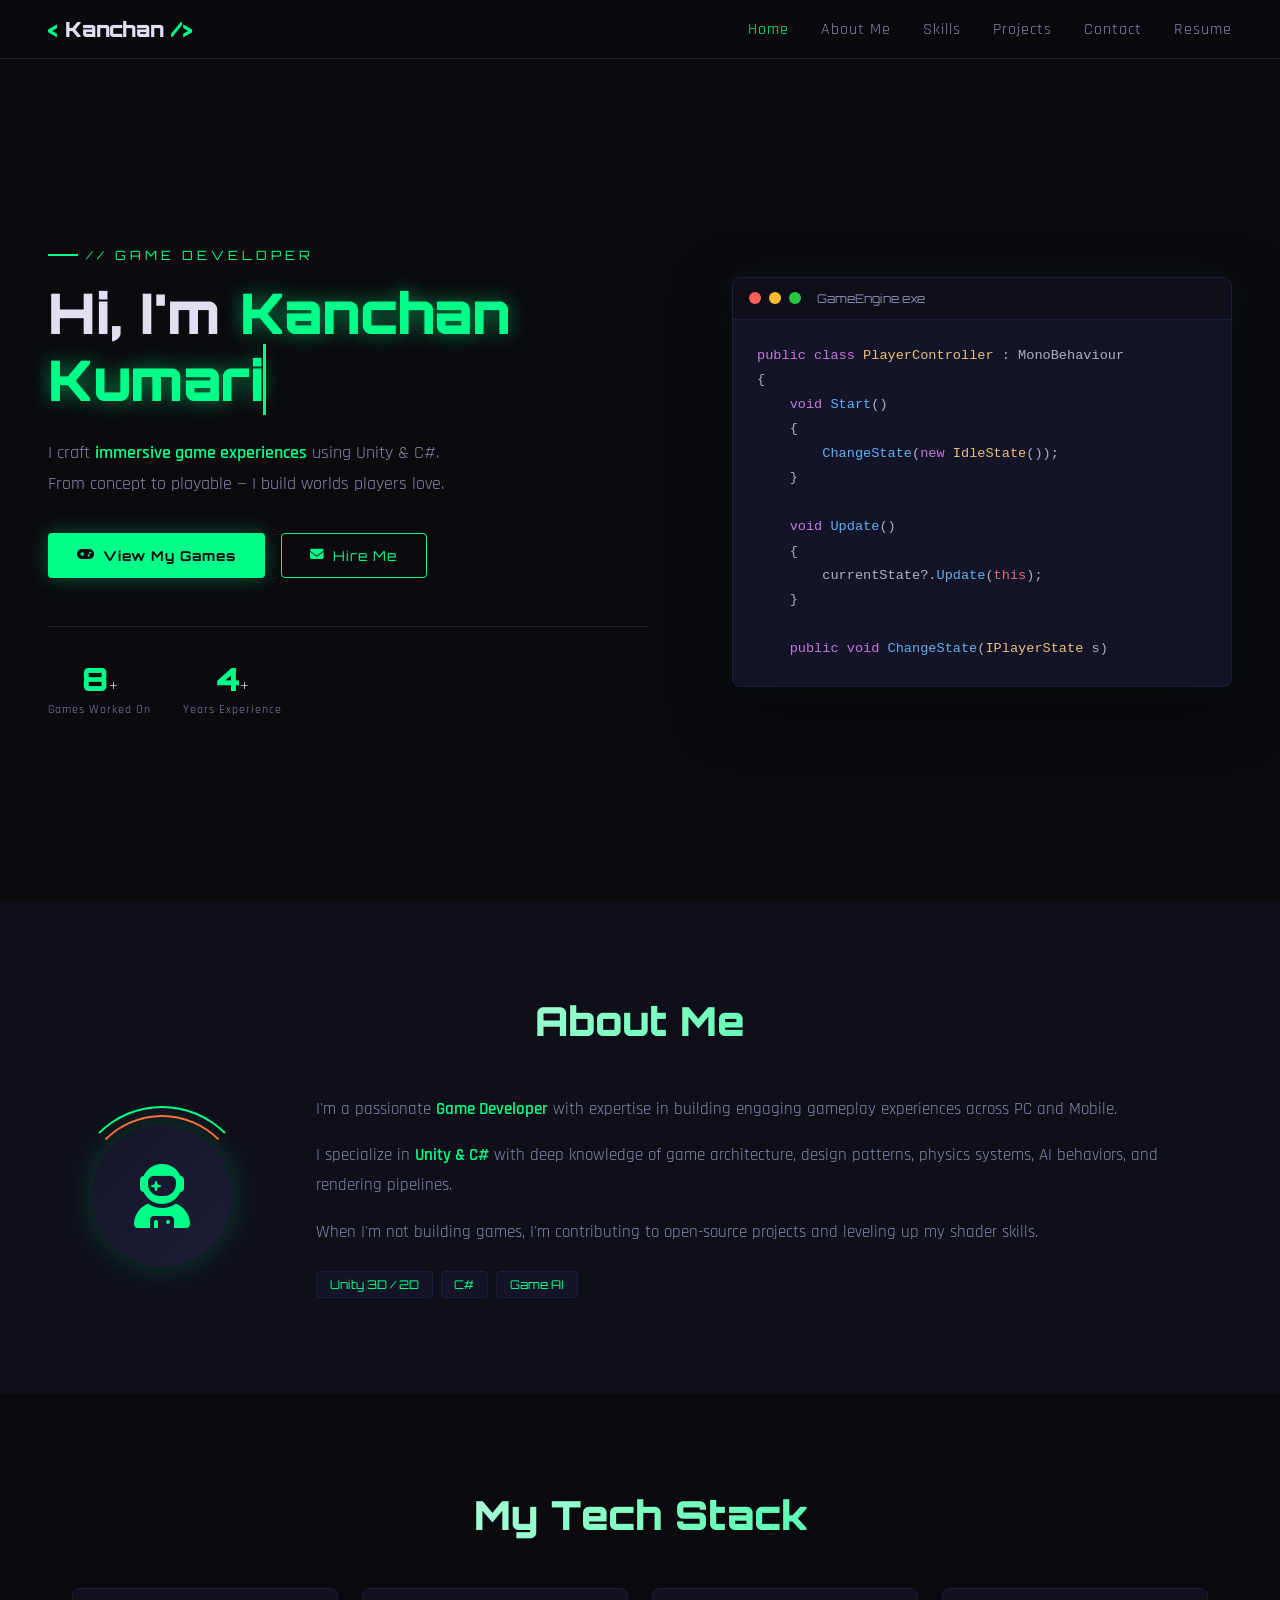
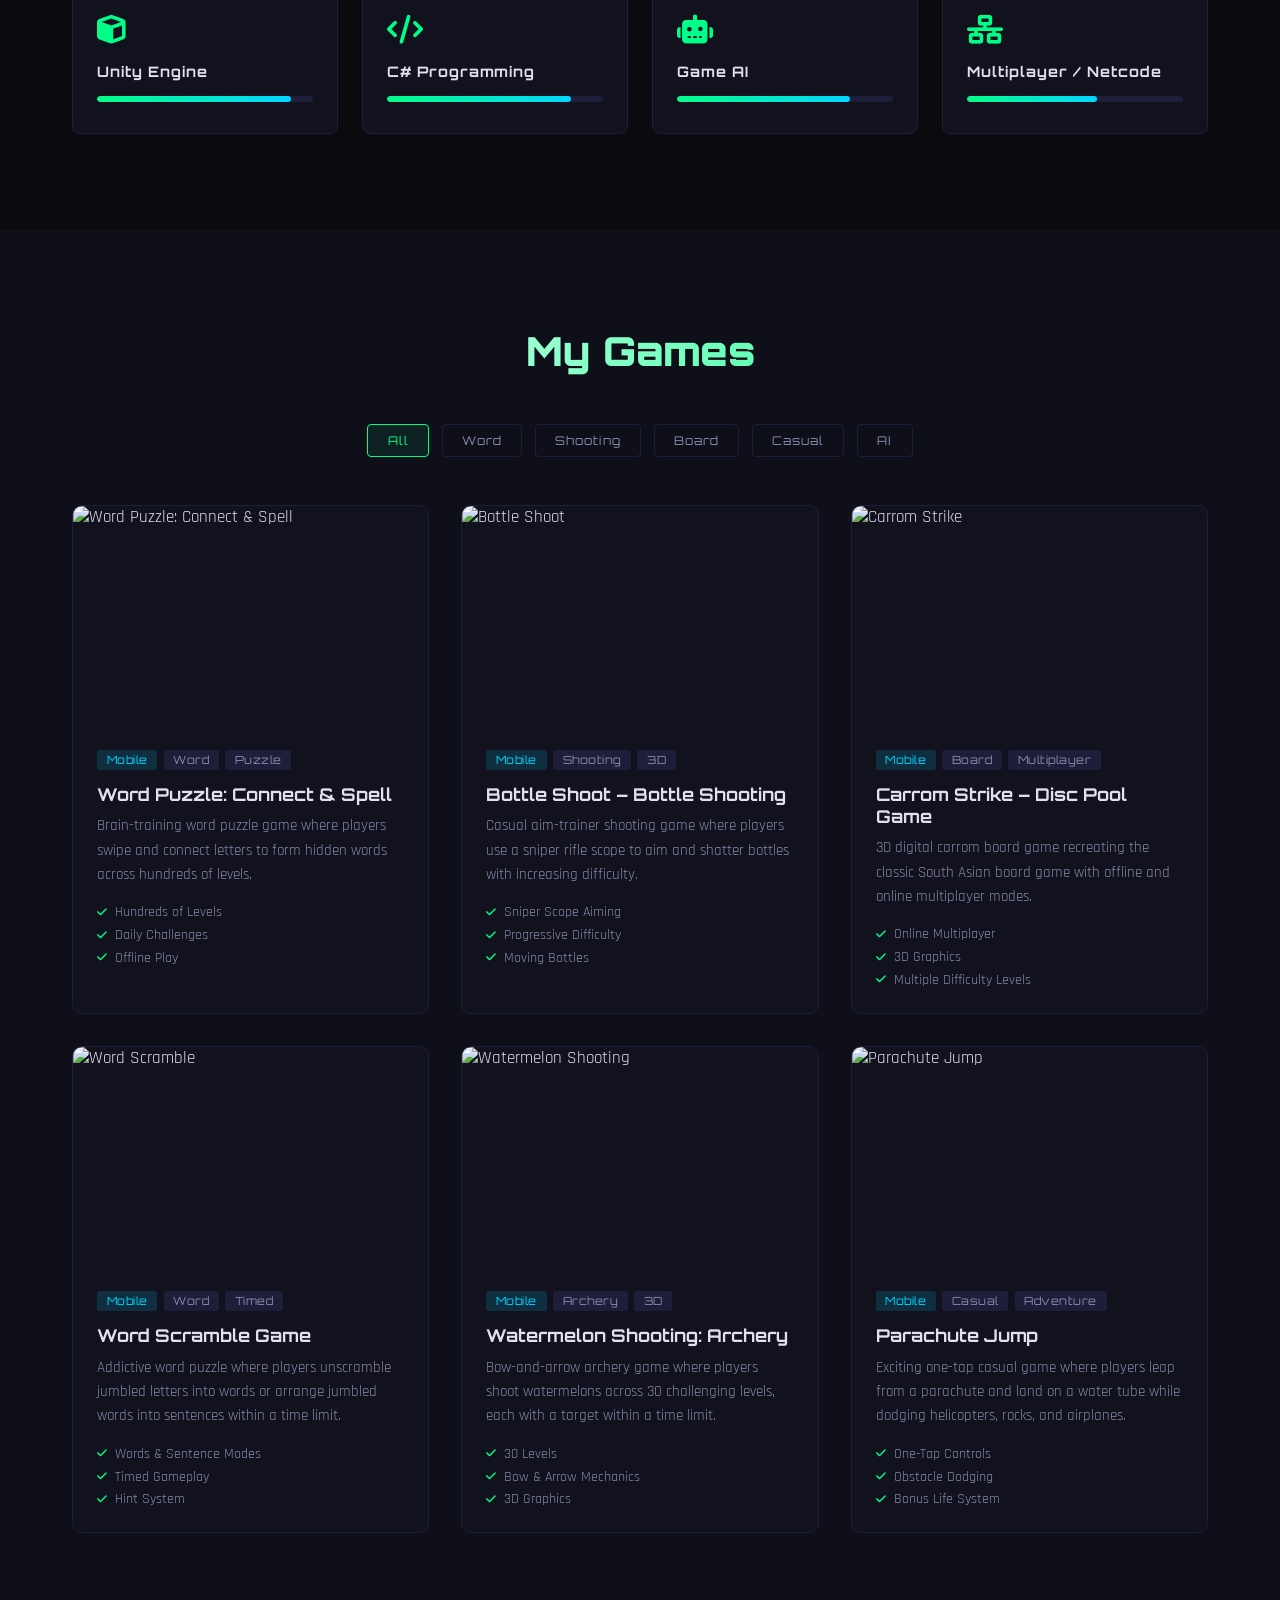
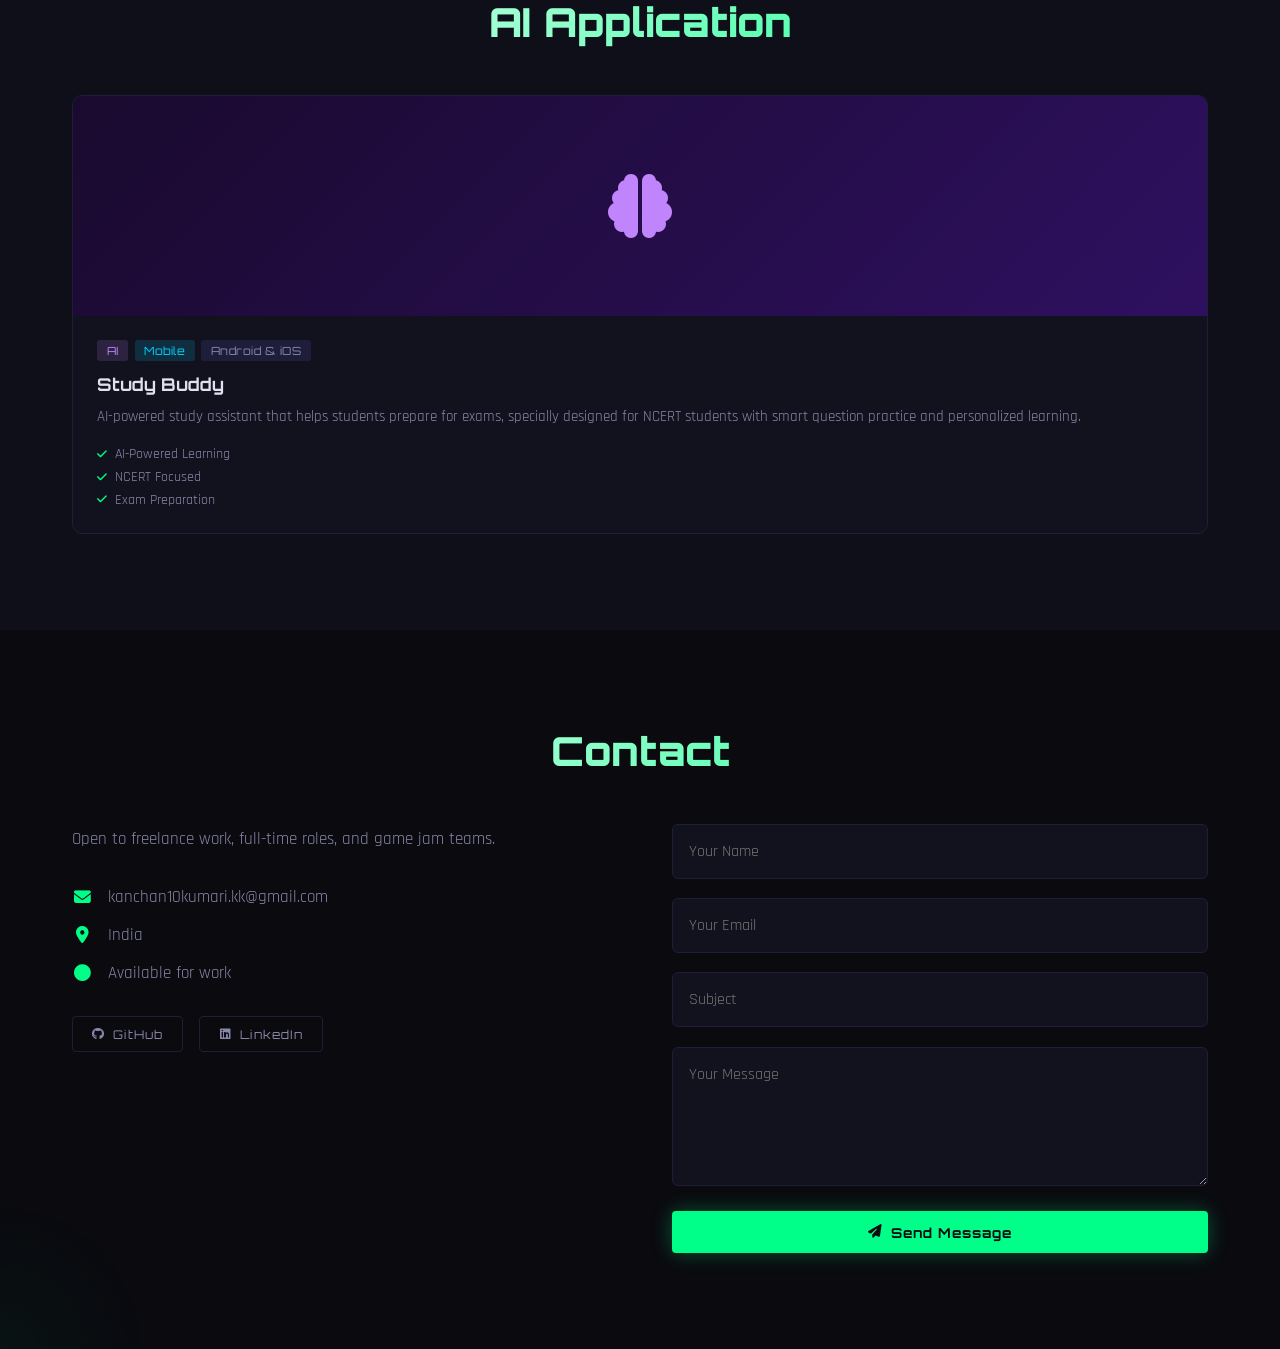
==== commit a8b81eed: "Add files via upload" ====
--- a/index.html
+++ b/index.html
@@ -25,7 +25,7 @@
     </div>
     <ul class="nav-links">
       <li><a href="#home">Home</a></li>
-      <li><a href="#about">About</a></li>
+      <li><a href="#about">About Me</a></li>
       <li><a href="#skills">Skills</a></li>
       <li><a href="#projects">Projects</a></li>
       <li><a href="#contact">Contact</a></li>
@@ -45,7 +45,7 @@
       </h1>
       <p class="hero-subtitle">
         I craft <span class="accent">immersive game experiences</span> using
-        Unity, Unreal Engine &amp; C#.<br />
+        Unity &amp; C#.<br />
         From concept to playable — I build worlds players love.
       </p>
       <div class="hero-buttons">
@@ -82,7 +82,7 @@
   <section class="about" id="about">
     <div class="container">
       <div class="section-header fade-up">
-        <h2>Who Am I?</h2>
+        <h2>About Me</h2>
       </div>
       <div class="about-content fade-up">
         <div class="about-avatar">
@@ -100,11 +100,9 @@
           <p>When I'm not building games, I'm contributing to open-source projects and leveling up my shader skills.</p>
           <div class="about-tags">
             <span class="tag">Unity 3D / 2D</span>
-            <span class="tag">Unreal Engine</span>
-            <span class="tag">C# / C++</span>
+            <span class="tag">C#</span>
 
             <span class="tag">Game AI</span>
-            <span class="tag">Shader Dev</span>
           </div>
         </div>
       </div>
@@ -124,15 +122,6 @@
           <div class="skill-bar">
             <div class="skill-fill" data-width="90"></div>
           </div>
-          <span class="skill-percent">90%</span>
-        </div>
-        <div class="skill-card fade-up">
-          <div class="skill-icon"><i class="fas fa-dragon"></i></div>
-          <h3>Unreal Engine</h3>
-          <div class="skill-bar">
-            <div class="skill-fill" data-width="70"></div>
-          </div>
-          <span class="skill-percent">70%</span>
         </div>
         <div class="skill-card fade-up">
           <div class="skill-icon"><i class="fas fa-code"></i></div>
@@ -140,7 +129,6 @@
           <div class="skill-bar">
             <div class="skill-fill" data-width="85"></div>
           </div>
-          <span class="skill-percent">85%</span>
         </div>
         <div class="skill-card fade-up">
           <div class="skill-icon"><i class="fas fa-robot"></i></div>
@@ -148,15 +136,6 @@
           <div class="skill-bar">
             <div class="skill-fill" data-width="80"></div>
           </div>
-          <span class="skill-percent">80%</span>
-        </div>
-        <div class="skill-card fade-up">
-          <div class="skill-icon"><i class="fas fa-paint-brush"></i></div>
-          <h3>Shader / HLSL</h3>
-          <div class="skill-bar">
-            <div class="skill-fill" data-width="65"></div>
-          </div>
-          <span class="skill-percent">65%</span>
         </div>
         <div class="skill-card fade-up">
           <div class="skill-icon"><i class="fas fa-network-wired"></i></div>
@@ -164,7 +143,6 @@
           <div class="skill-bar">
             <div class="skill-fill" data-width="60"></div>
           </div>
-          <span class="skill-percent">60%</span>
         </div>
       </div>
     </div>
@@ -330,10 +308,6 @@
           <div class="project-thumbnail">
             <div class="project-placeholder" style="background:linear-gradient(135deg,#1a0a2e,#2e1060)">
               <i class="fas fa-brain" style="color:#c084fc"></i>
-            </div>
-            <div class="project-overlay">
-              <a href="#" class="project-link"><i class="fab fa-google-play"></i> Play Store</a>
-              <a href="#" class="project-link"><i class="fab fa-apple"></i> App Store</a>
             </div>
           </div>
           <div class="project-info">
--- a/style.css
+++ b/style.css
@@ -271,7 +271,6 @@
 .project-tags { display: flex; gap: 0.4rem; flex-wrap: wrap; margin-bottom: 0.8rem; }
 .ptag { font-size: 0.7rem; padding: 0.2rem 0.6rem; border-radius: 3px; font-family: var(--font-head); letter-spacing: 0.5px; background: var(--border); color: var(--text-dim); }
 .ptag.unity   { background: rgba(0,255,136,0.15); color: var(--accent); }
-.ptag.unreal  { background: rgba(255,107,53,0.15); color: var(--accent2); }
 .ptag.mobile  { background: rgba(0,212,255,0.15);  color: var(--cyan); }
 .ptag.vr      { background: rgba(124,58,237,0.15); color: #c084fc; }
 
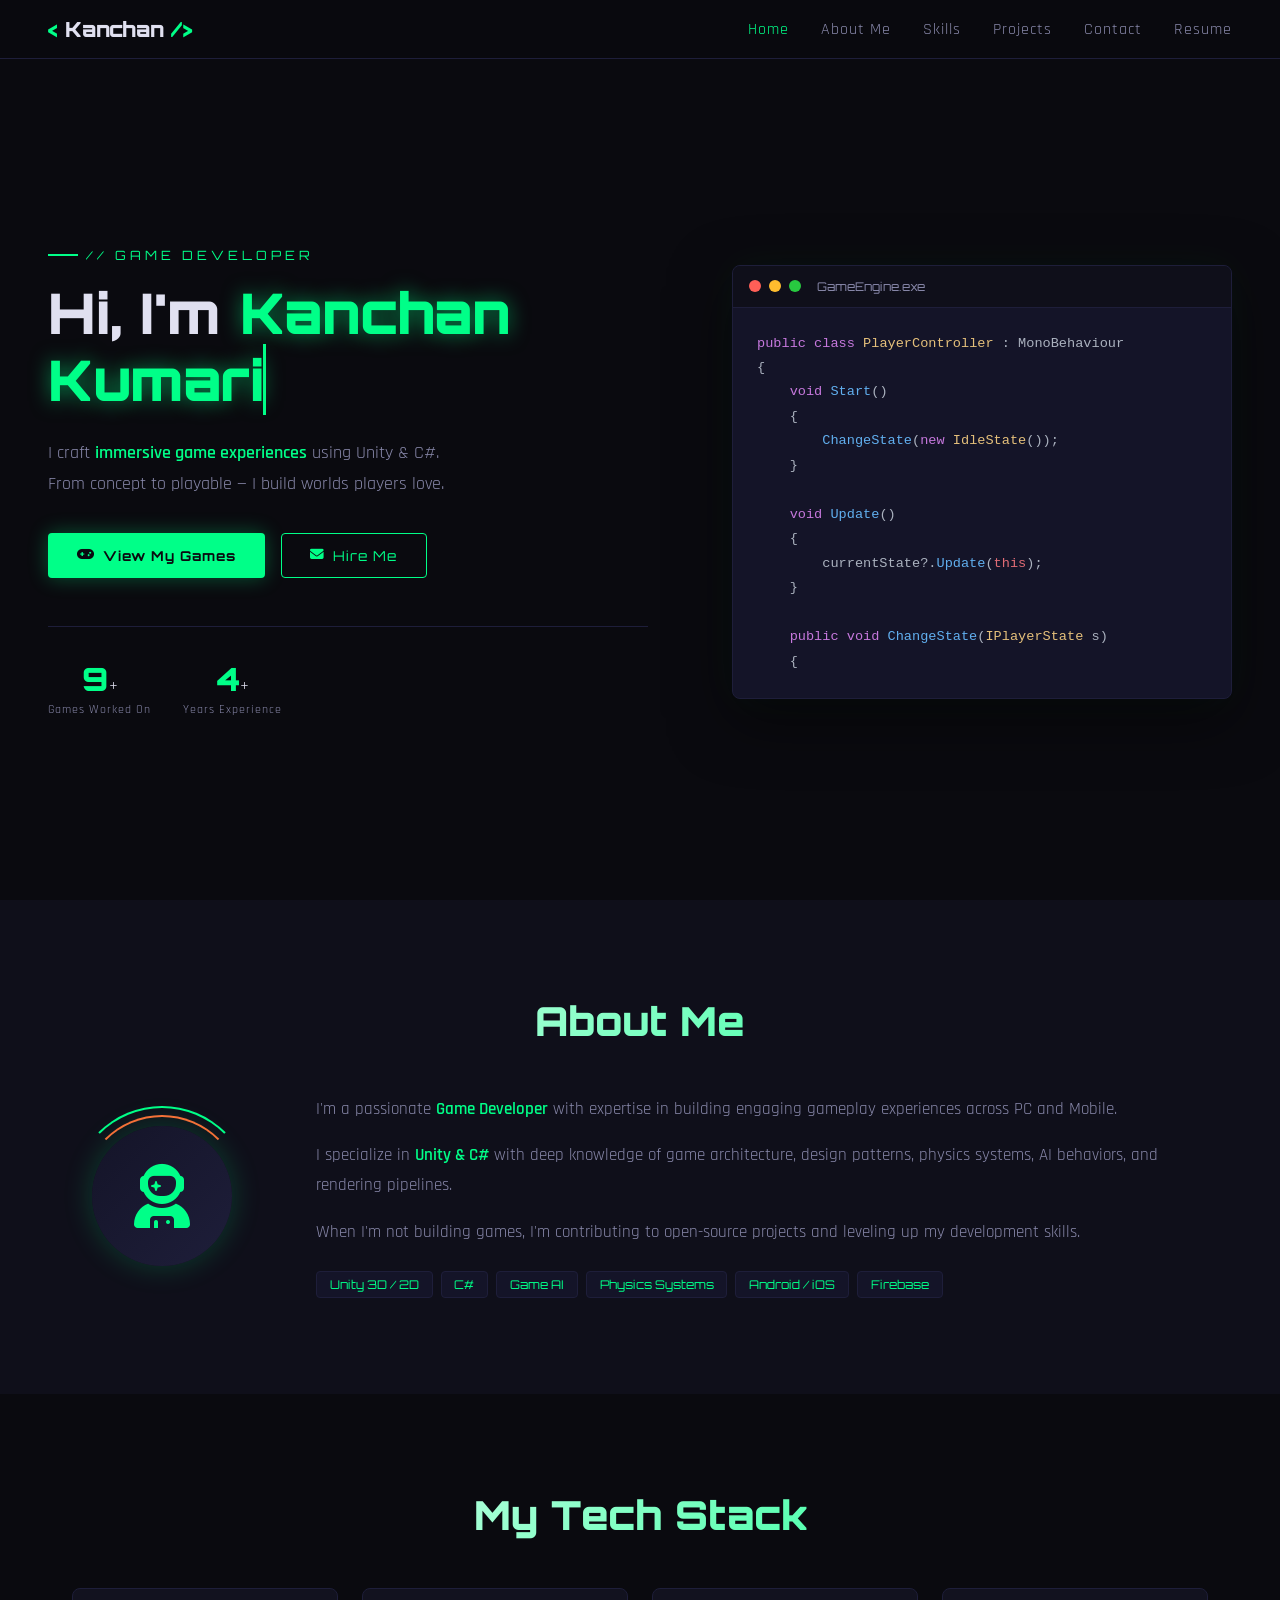
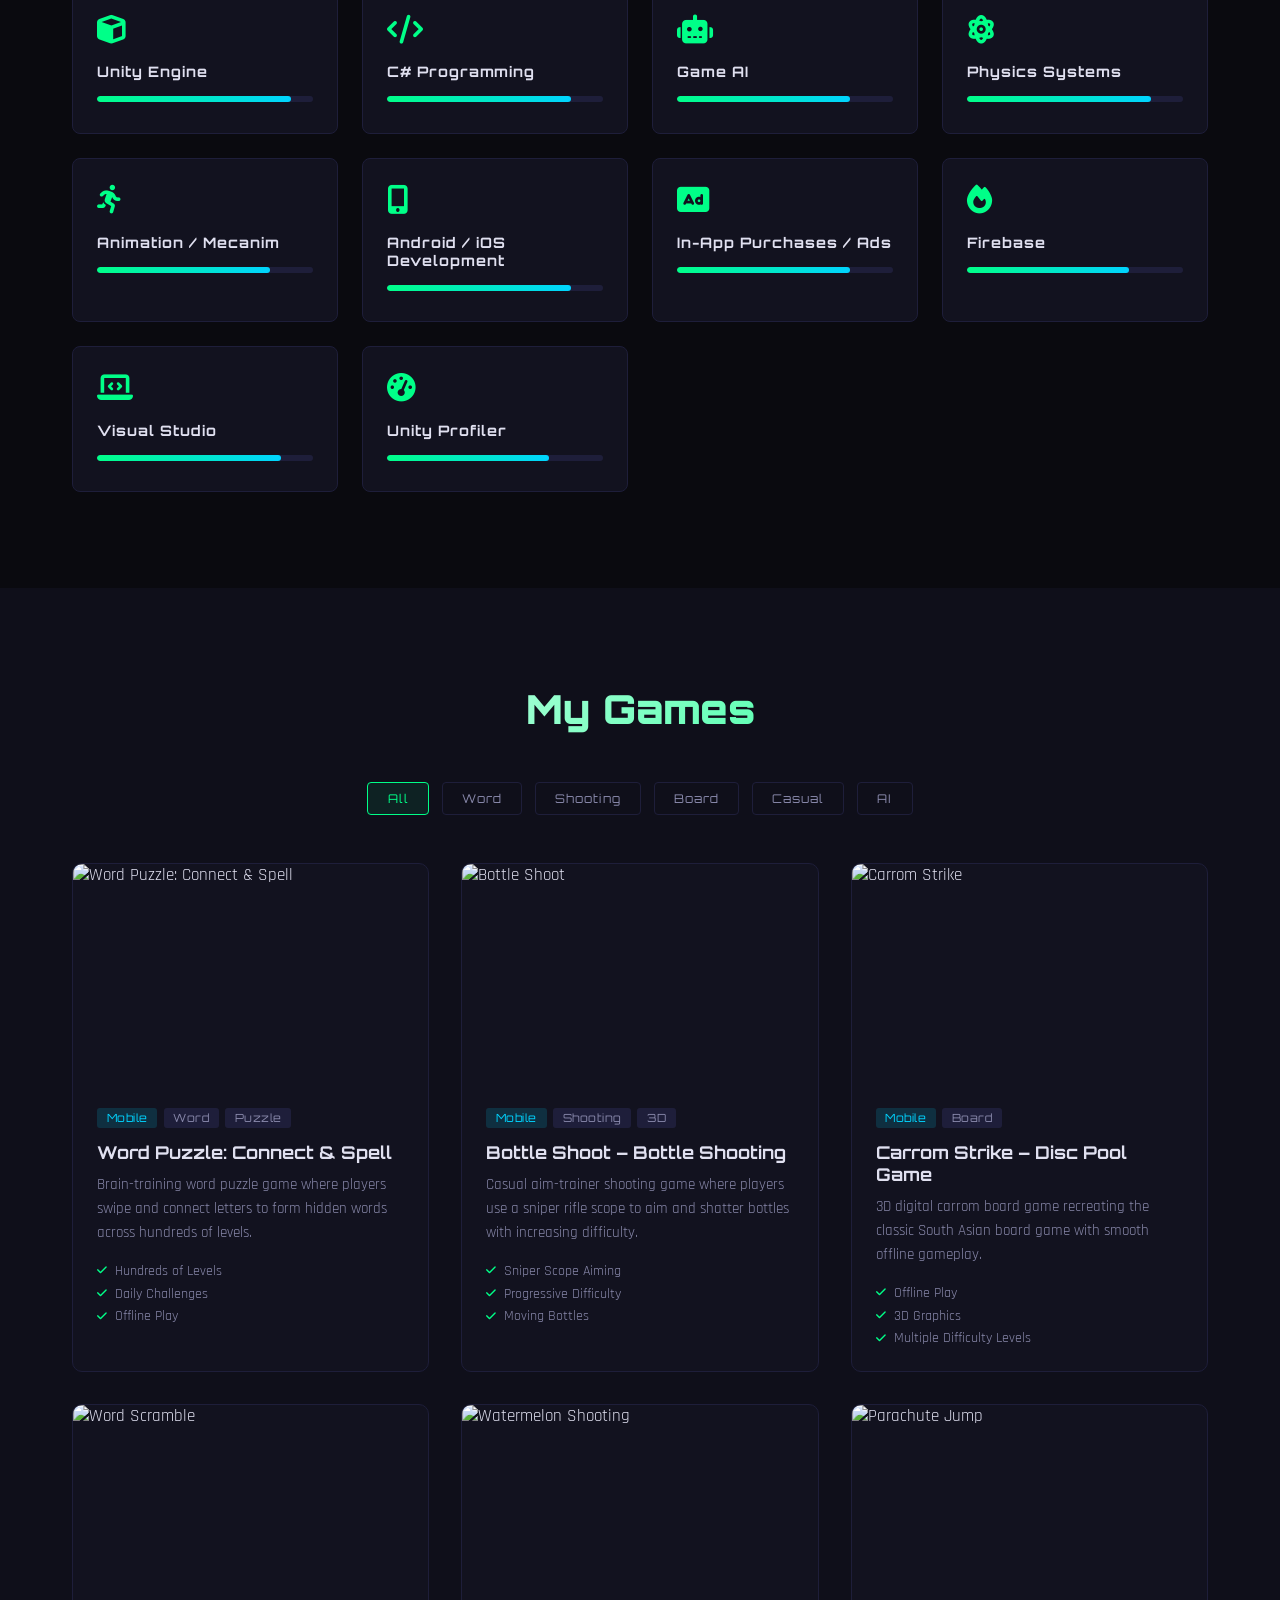
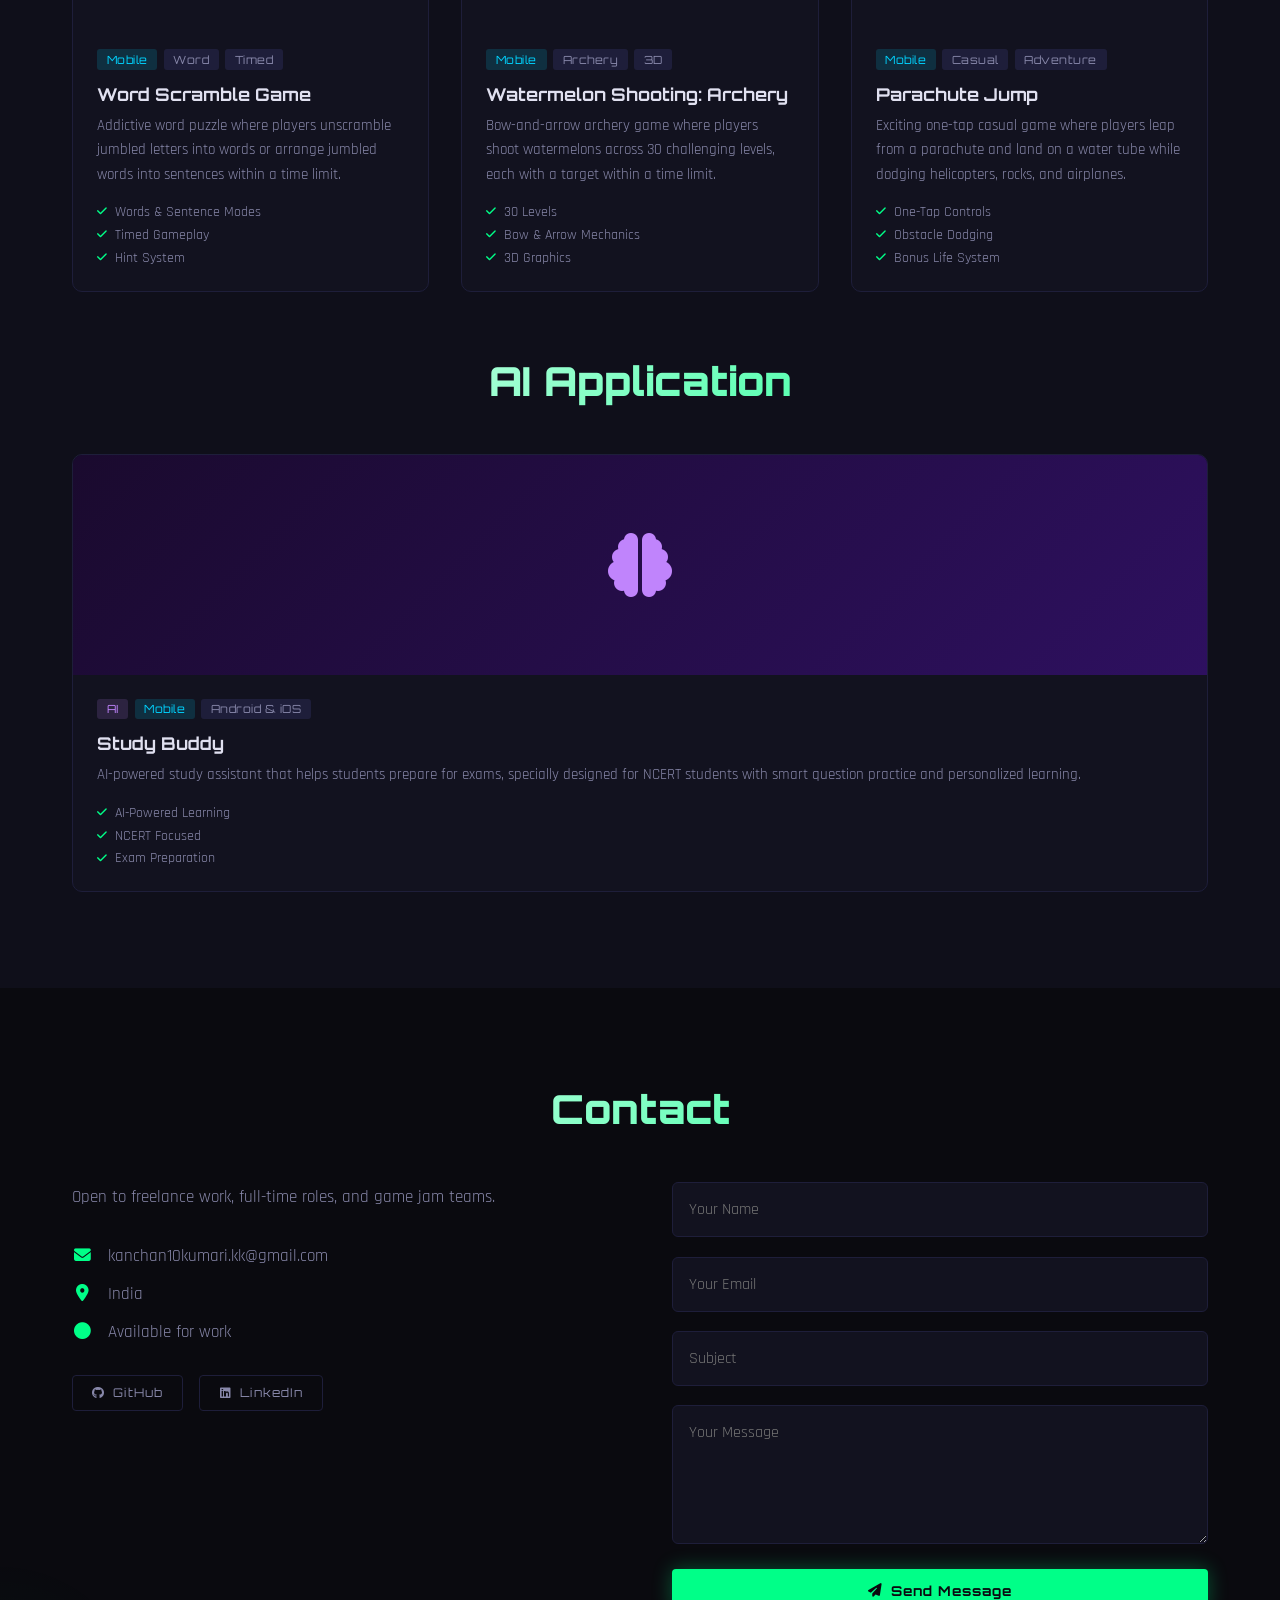
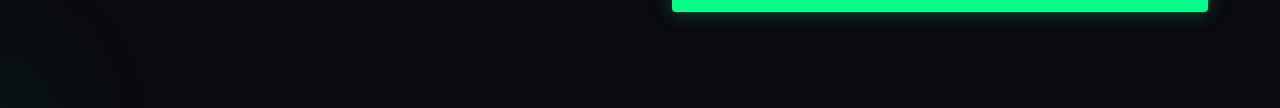
==== commit c696c36d: "Add files via upload Update skills and content" ====
--- a/index.html
+++ b/index.html
@@ -97,12 +97,14 @@
             experiences across PC and Mobile.</p>
           <p>I specialize in <span class="accent">Unity &amp; C#</span> with deep knowledge of game architecture, design
             patterns, physics systems, AI behaviors, and rendering pipelines.</p>
-          <p>When I'm not building games, I'm contributing to open-source projects and leveling up my shader skills.</p>
+          <p>When I'm not building games, I'm contributing to open-source projects and leveling up my development skills.</p>
           <div class="about-tags">
             <span class="tag">Unity 3D / 2D</span>
             <span class="tag">C#</span>
-
             <span class="tag">Game AI</span>
+            <span class="tag">Physics Systems</span>
+            <span class="tag">Android / iOS</span>
+            <span class="tag">Firebase</span>
           </div>
         </div>
       </div>
@@ -138,10 +140,52 @@
           </div>
         </div>
         <div class="skill-card fade-up">
-          <div class="skill-icon"><i class="fas fa-network-wired"></i></div>
-          <h3>Multiplayer / Netcode</h3>
-          <div class="skill-bar">
-            <div class="skill-fill" data-width="60"></div>
+          <div class="skill-icon"><i class="fas fa-atom"></i></div>
+          <h3>Physics Systems</h3>
+          <div class="skill-bar">
+            <div class="skill-fill" data-width="85"></div>
+          </div>
+        </div>
+        <div class="skill-card fade-up">
+          <div class="skill-icon"><i class="fas fa-person-running"></i></div>
+          <h3>Animation / Mecanim</h3>
+          <div class="skill-bar">
+            <div class="skill-fill" data-width="80"></div>
+          </div>
+        </div>
+        <div class="skill-card fade-up">
+          <div class="skill-icon"><i class="fas fa-mobile-screen-button"></i></div>
+          <h3>Android / iOS Development</h3>
+          <div class="skill-bar">
+            <div class="skill-fill" data-width="85"></div>
+          </div>
+        </div>
+        <div class="skill-card fade-up">
+          <div class="skill-icon"><i class="fas fa-rectangle-ad"></i></div>
+          <h3>In-App Purchases / Ads</h3>
+          <div class="skill-bar">
+            <div class="skill-fill" data-width="80"></div>
+          </div>
+        </div>
+        <div class="skill-card fade-up">
+          <div class="skill-icon"><i class="fas fa-fire"></i></div>
+          <h3>Firebase</h3>
+          <div class="skill-bar">
+            <div class="skill-fill" data-width="75"></div>
+          </div>
+        </div>
+        <div class="skill-card fade-up">
+          <div class="skill-icon"><i class="fas fa-laptop-code"></i></div>
+          <h3>Visual Studio</h3>
+          <div class="skill-bar">
+            <div class="skill-fill" data-width="85"></div>
+          </div>
+        </div>
+        <div class="skill-card fade-up">
+          <div class="skill-icon"><i class="fas fa-gauge-high"></i></div>
+          <h3>Unity Profiler</h3>
+          <div class="skill-bar">
+            <div class="skill-fill" data-width="75"></div>
           </div>
         </div>
       </div>
@@ -217,13 +261,12 @@
             </div>
           </div>
           <div class="project-info">
-            <div class="project-tags"><span class="ptag mobile">Mobile</span><span class="ptag">Board</span><span
-                class="ptag">Multiplayer</span></div>
+            <div class="project-tags"><span class="ptag mobile">Mobile</span><span class="ptag">Board</span></div>
             <h3>Carrom Strike – Disc Pool Game</h3>
-            <p>3D digital carrom board game recreating the classic South Asian board game with offline and online
-              multiplayer modes.</p>
-            <div class="project-features">
-              <span><i class="fas fa-check"></i> Online Multiplayer</span>
+            <p>3D digital carrom board game recreating the classic South Asian board game with smooth offline
+              gameplay.</p>
+            <div class="project-features">
+              <span><i class="fas fa-check"></i> Offline Play</span>
               <span><i class="fas fa-check"></i> 3D Graphics</span>
               <span><i class="fas fa-check"></i> Multiple Difficulty Levels</span>
             </div>
